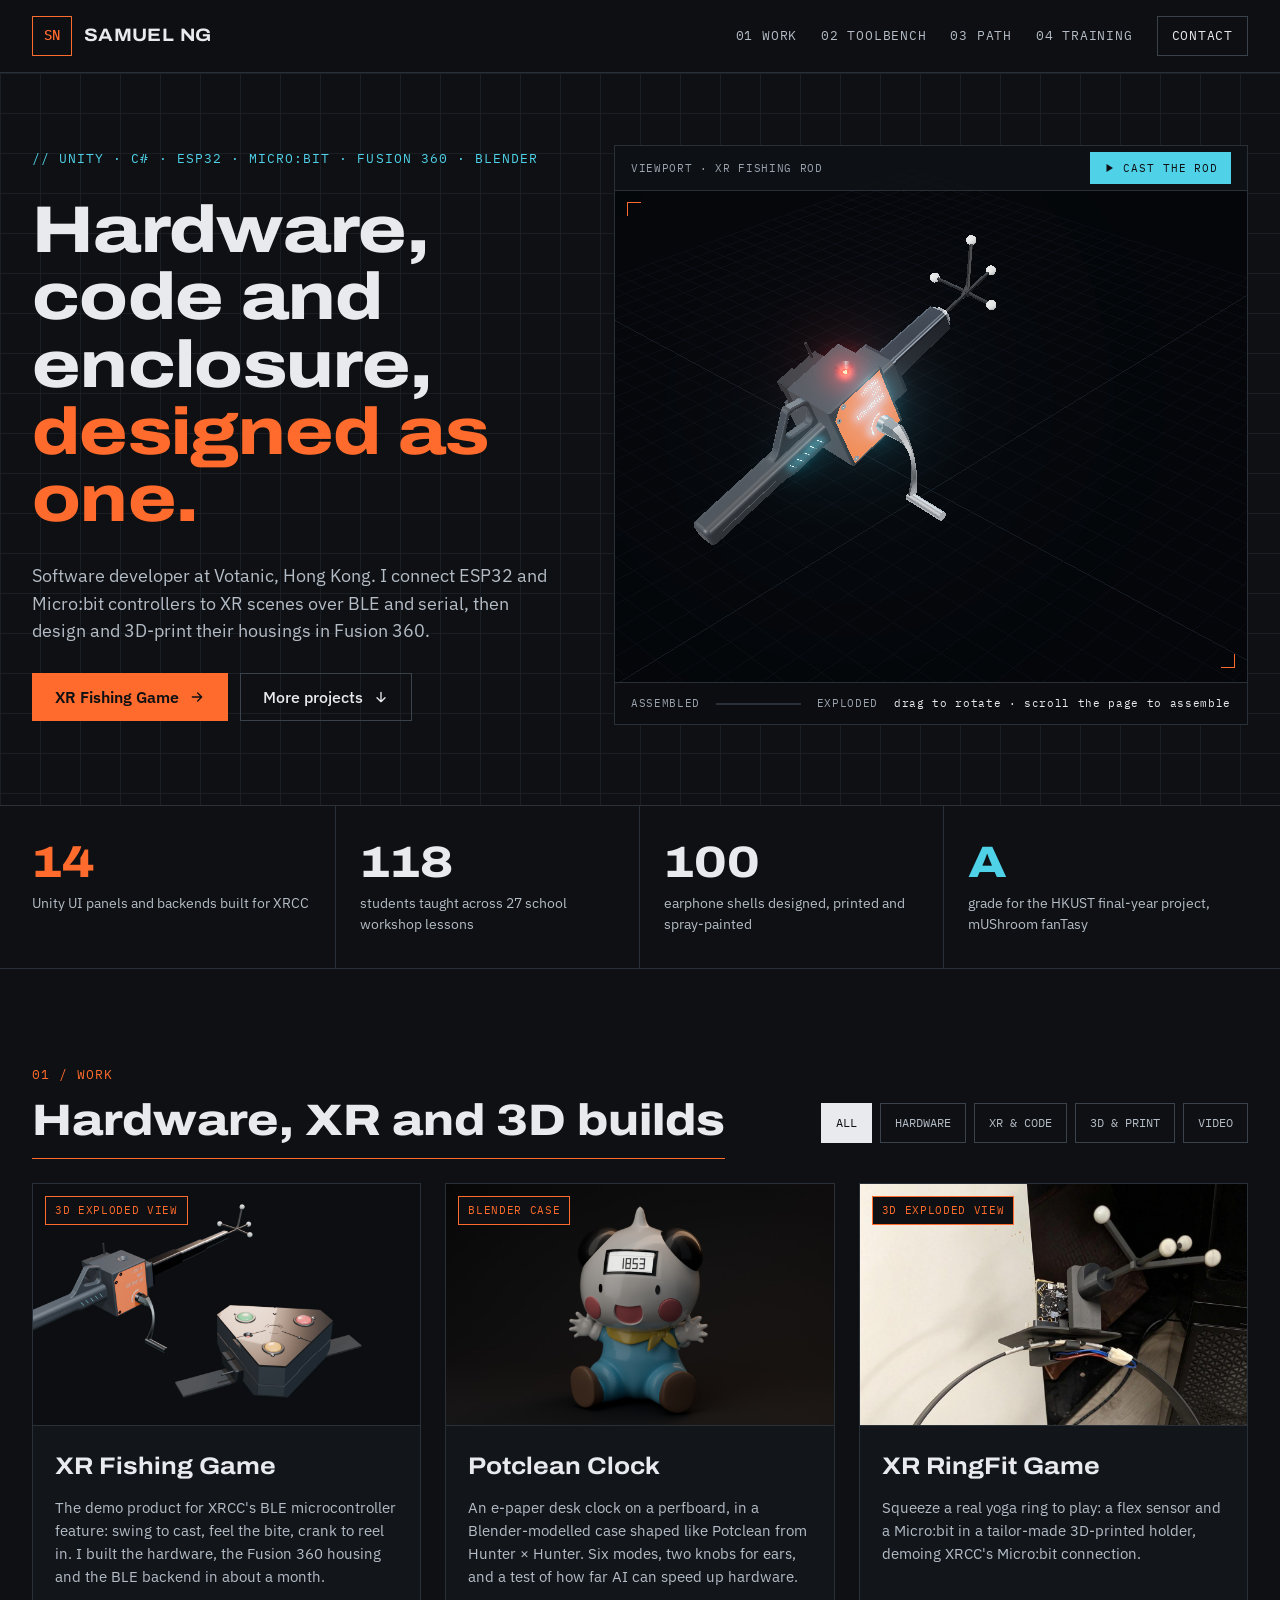
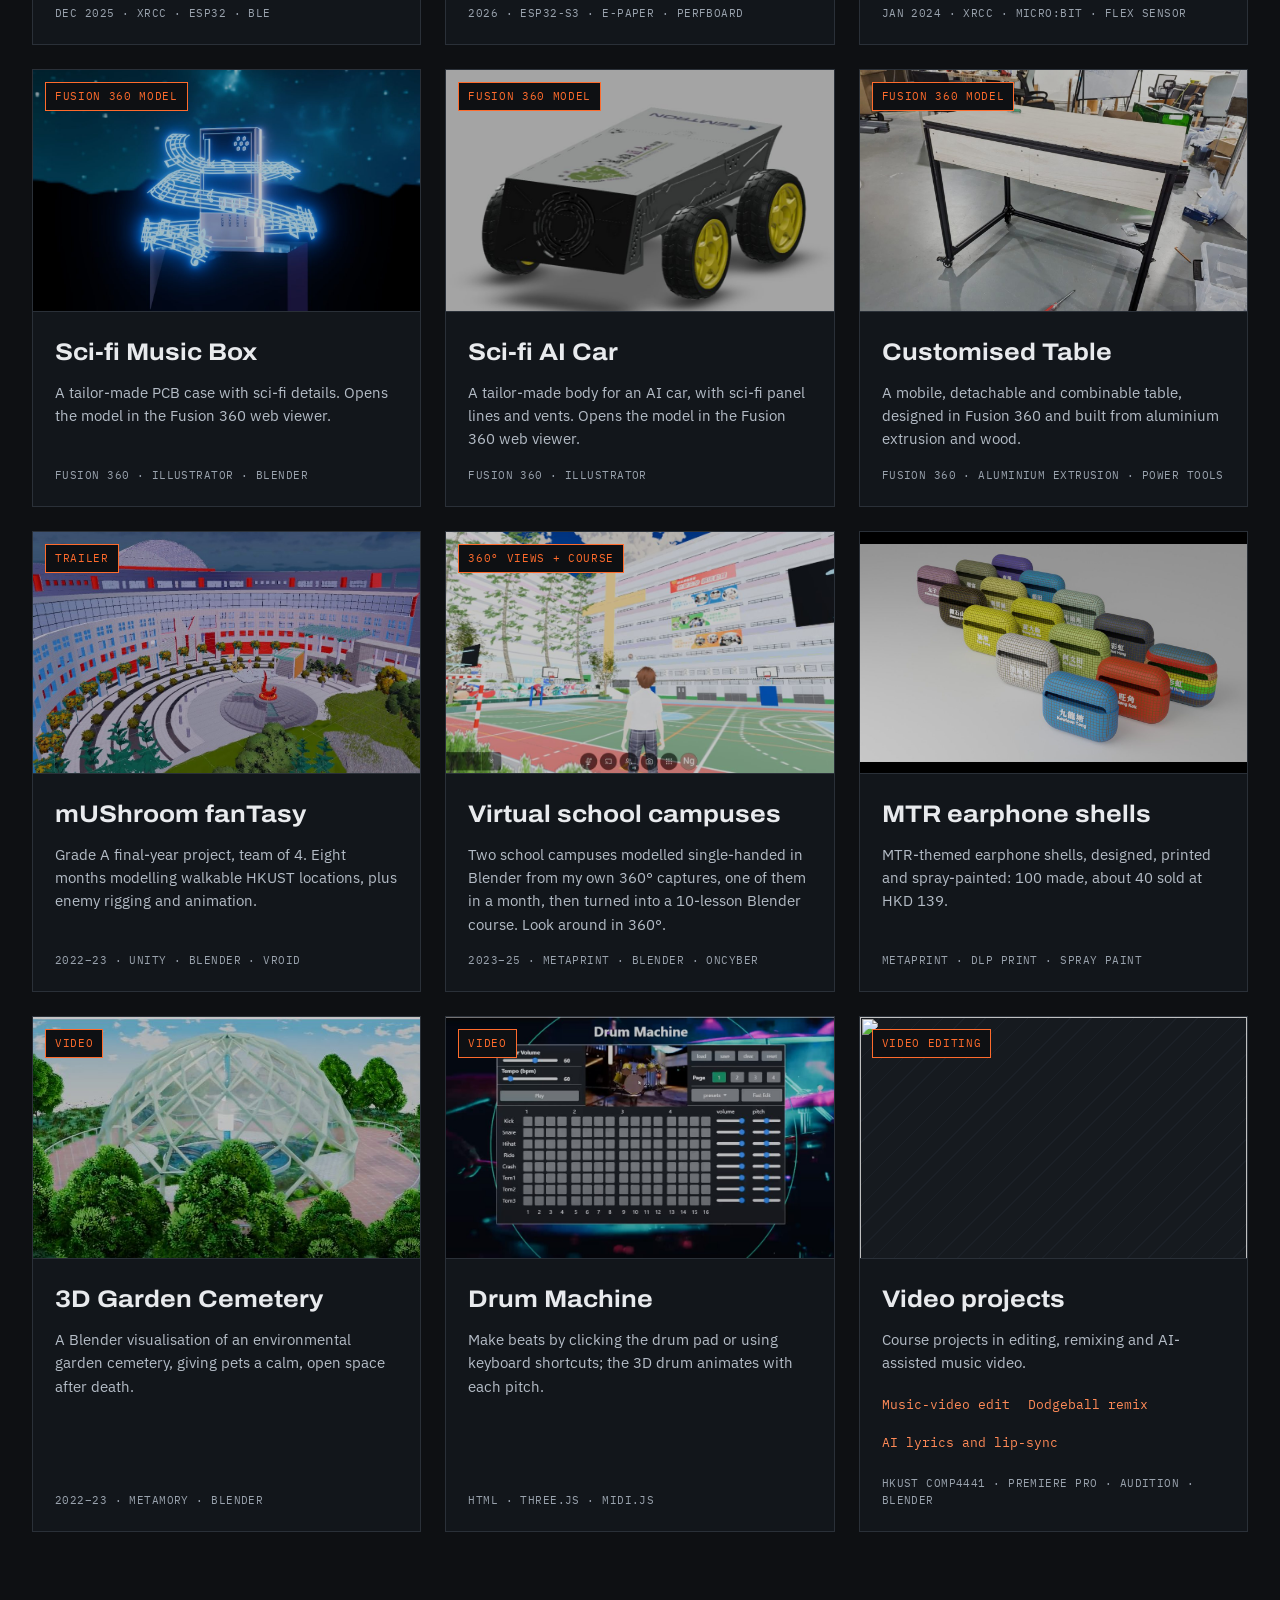
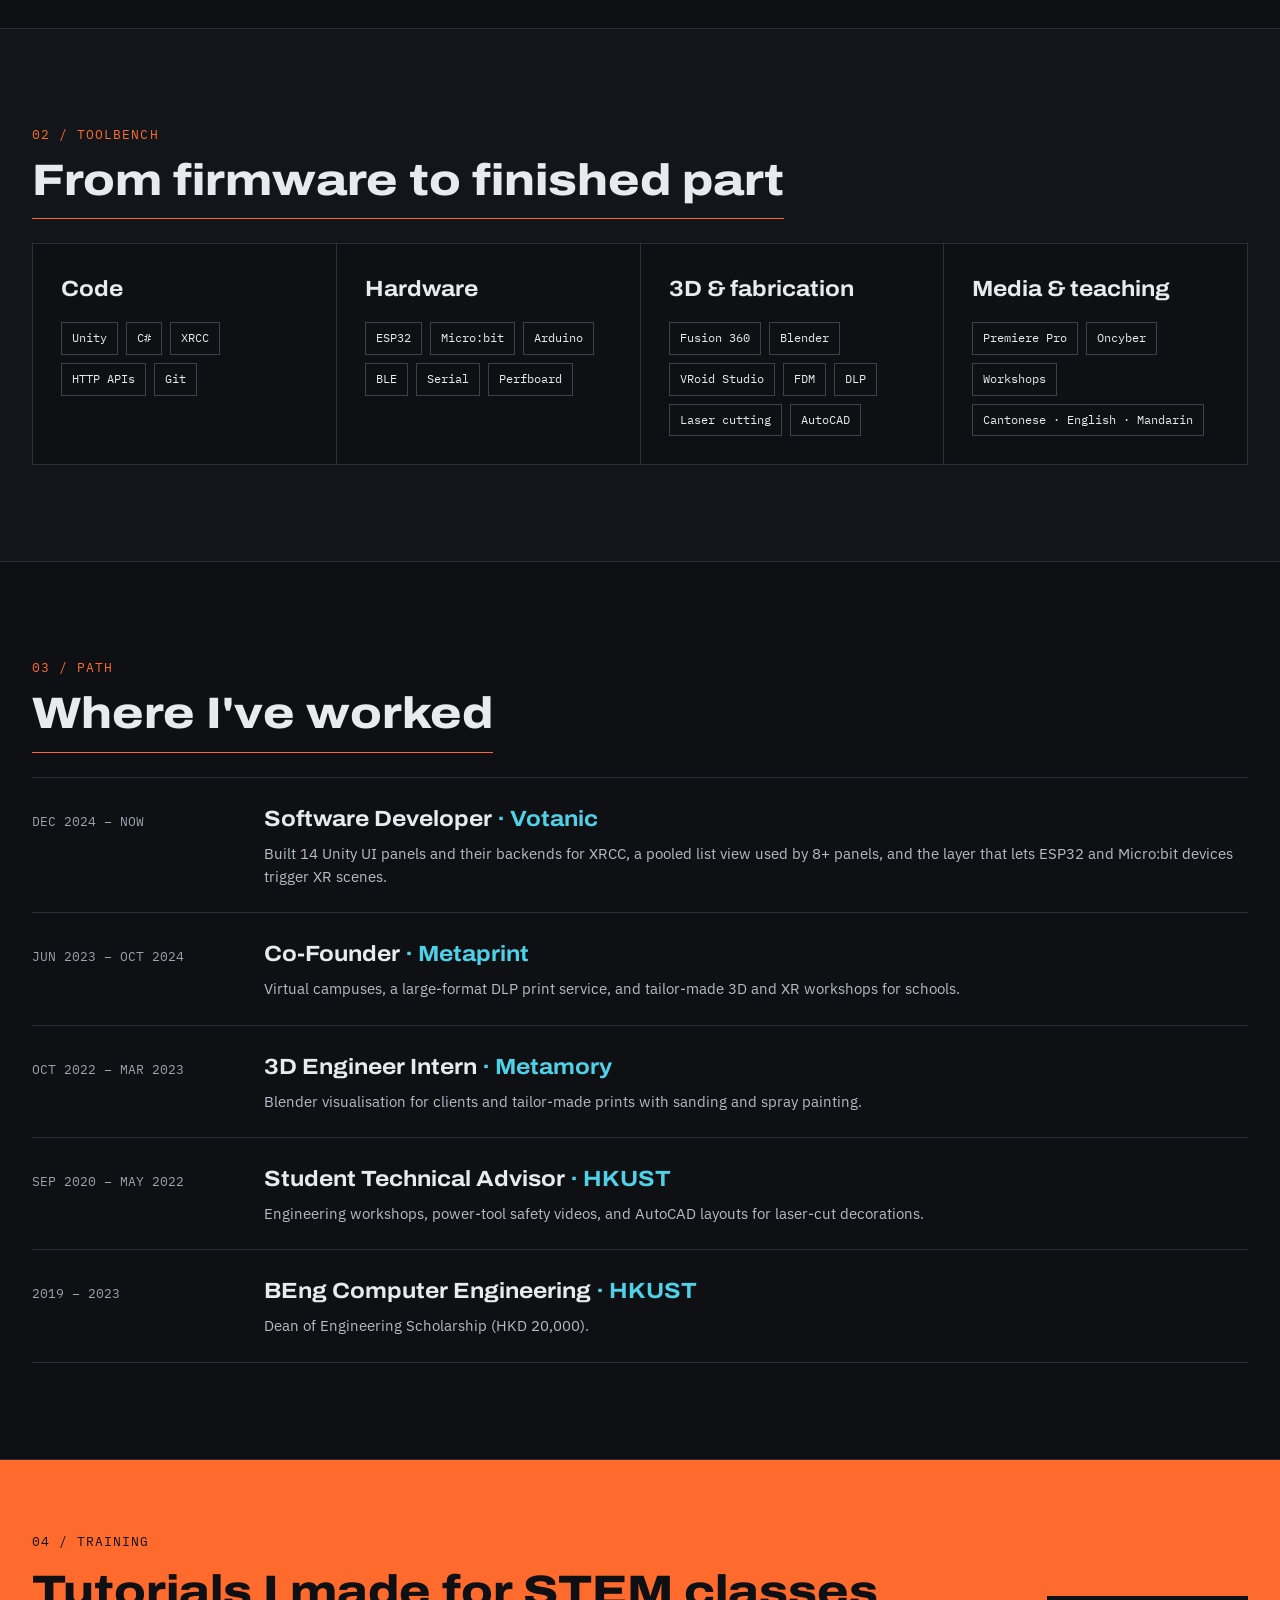
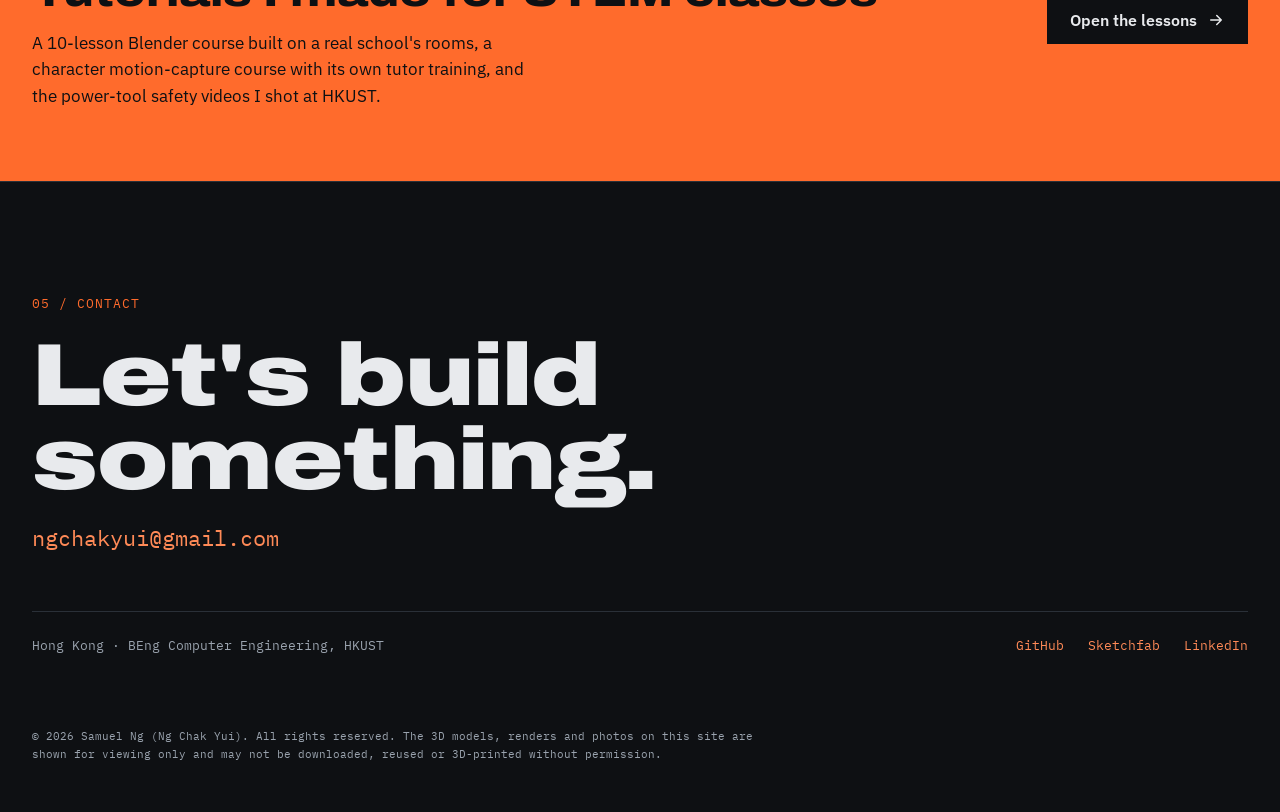
==== index.html @ 75b520cc "Deploy 65aebba" ====
<!doctype html>
<html lang="en">
<head>
  <meta charset="utf-8">
  <meta name="viewport" content="width=device-width, initial-scale=1">
  <title>Samuel Ng · Hardware, XR and 3D</title>
  <meta name="description" content="Samuel Ng (Ng Chak Yui), Hong Kong. Unity/C# developer who builds ESP32 and Micro:bit controllers for XR, and designs and 3D-prints their housings in Fusion 360.">
  <meta name="theme-color" content="#0E1013">
  <link rel="preconnect" href="https://fonts.googleapis.com">
  <link rel="preconnect" href="https://fonts.gstatic.com" crossorigin>
  <link href="https://fonts.googleapis.com/css2?family=Archivo:wdth,wght@62..125,400..900&family=IBM+Plex+Mono:wght@400;500&family=IBM+Plex+Sans:wght@400;500;600&display=swap" rel="stylesheet">
  <script type="module" crossorigin src="./assets/home-Cg-7n5wq.js"></script>
  <link rel="modulepreload" crossorigin href="./assets/styles-UspHWgjf.js">
  <link rel="modulepreload" crossorigin href="./assets/common-COAoZrYH.js">
  <link rel="modulepreload" crossorigin href="./assets/rod-viewer-h-qmKOeT.js">
  <link rel="stylesheet" crossorigin href="./assets/styles-3R5IExsG.css">
</head>
<body>
  <a class="skip" href="#main">Skip to content</a>

  <header class="site-header">
    <div class="wrap">
      <a class="brand" href="./" aria-label="Samuel Ng, home">
        <span class="brand-mark" aria-hidden="true">SN</span>
        <span class="brand-name">SAMUEL NG</span>
      </a>
      <nav class="nav" aria-label="Main">
        <a href="#work">01 WORK</a>
        <a href="#bench">02 TOOLBENCH</a>
        <a href="#path">03 PATH</a>
        <a href="training.html">04 TRAINING</a>
        <a class="nav-cta" href="#contact">CONTACT</a>
      </nav>
    </div>
  </header>

  <main id="main">
    <section class="hero" id="top">
      <div class="wrap">
        <div class="hero-copy">
          <div class="hero-tags">// UNITY · C# · ESP32 · MICRO:BIT · FUSION 360 · BLENDER</div>
          <h1 class="display">Hardware, code and enclosure, <em>designed as one.</em></h1>
          <p class="hero-lede">Software developer at Votanic, Hong Kong. I connect ESP32 and Micro:bit controllers to XR scenes over BLE and serial, then design and 3D-print their housings in Fusion 360.</p>
          <div class="hero-actions">
            <a class="btn btn-primary" href="xr-fishing-game.html">XR Fishing Game
              <svg width="16" height="16" viewBox="0 0 24 24" fill="none" stroke="currentColor" stroke-width="2" stroke-linecap="round" stroke-linejoin="round" aria-hidden="true"><path d="M5 12h14M13 6l6 6-6 6"/></svg>
            </a>
            <a class="btn btn-ghost" href="#work">More projects
              <svg width="16" height="16" viewBox="0 0 24 24" fill="none" stroke="currentColor" stroke-width="2" stroke-linecap="round" stroke-linejoin="round" aria-hidden="true"><path d="M12 5v14M6 13l6 6 6-6"/></svg>
            </a>
          </div>
        </div>

        <div class="viewport" id="hero-viewport" role="img" aria-label="3D model of the XR fishing rod controller, shown exploded into its parts. Drag to rotate it; scroll the page to assemble it.">
          <div class="vp-bar vp-top"><span>VIEWPORT · XR FISHING ROD</span>
            <button type="button" class="vp-cast" id="hero-cast">
              <svg width="12" height="12" viewBox="0 0 24 24" fill="currentColor" aria-hidden="true"><path d="M7 4v16l13-8z"/></svg>
              CAST THE ROD
            </button>
          </div>
          <span class="vp-tick tl" aria-hidden="true"></span>
          <span class="vp-tick br" aria-hidden="true"></span>
          <div class="vp-label" aria-hidden="true"></div>
          <div class="vp-bar vp-bottom">
            <span>ASSEMBLED</span>
            <span class="vp-meter"><span></span></span>
            <span>EXPLODED</span>
            <span class="hint">drag to rotate · scroll the page to assemble</span>
          </div>
          <div class="vp-loading">LOADING MODEL</div>
        </div>
      </div>
    </section>

    <section class="stats" aria-label="In numbers">
      <div class="wrap">
        <div class="stat reveal"><b style="color: var(--orange)">14</b><span>Unity UI panels and backends built for XRCC</span></div>
        <div class="stat reveal"><b>118</b><span>students taught across 27 school workshop lessons</span></div>
        <div class="stat reveal"><b>100</b><span>earphone shells designed, printed and spray-painted</span></div>
        <div class="stat reveal"><b style="color: var(--cyan)">A</b><span>grade for the HKUST final-year project, mUShroom fanTasy</span></div>
      </div>
    </section>

    <section class="section" id="work">
      <div class="wrap">
        <div class="section-head">
          <div>
            <span class="eyebrow">01 / WORK</span>
            <h2 class="display draw reveal">Hardware, XR and 3D builds</h2>
          </div>
          <div class="filters" role="group" aria-label="Filter projects">
            <button type="button" data-filter="all" aria-pressed="true">ALL</button>
            <button type="button" data-filter="hardware" aria-pressed="false">HARDWARE</button>
            <button type="button" data-filter="xr" aria-pressed="false">XR &amp; CODE</button>
            <button type="button" data-filter="3d" aria-pressed="false">3D &amp; PRINT</button>
            <button type="button" data-filter="video" aria-pressed="false">VIDEO</button>
          </div>
        </div>

        <div class="cards">
          <a class="card reveal" href="xr-fishing-game.html" data-tags="hardware xr 3d">
            <div class="card-media">
              <img src="./images/xr-fishing-duo.jpg" alt="Render of the two BLE devices: the fishing rod controller with its crank and VR tracker, and the triangular fishing bag with green, amber and red difficulty buttons." loading="lazy" width="1280" height="800">
              <span class="badge">3D EXPLODED VIEW</span>
            </div>
            <div class="card-body">
              <h3>XR Fishing Game</h3>
              <p>The demo product for XRCC's BLE microcontroller feature: swing to cast, feel the bite, crank to reel in. I built the hardware, the Fusion 360 housing and the BLE backend in about a month.</p>
              <span class="card-meta">DEC 2025 · XRCC · ESP32 · BLE</span>
            </div>
          </a>

          <a class="card reveal" href="potclean-clock.html" data-tags="hardware 3d">
            <div class="card-media">
              <img src="./images/potclean-clock.jpg" alt="Render of the Potclean Clock: a white panda-angel figure with an e-paper screen in its forehead showing 1853." loading="lazy" width="1280" height="800">
              <span class="badge">BLENDER CASE</span>
            </div>
            <div class="card-body">
              <h3>Potclean Clock</h3>
              <p>An e-paper desk clock on a perfboard, in a Blender-modelled case shaped like Potclean from Hunter × Hunter. Six modes, two knobs for ears, and a test of how far AI can speed up hardware.</p>
              <span class="card-meta">2026 · ESP32-S3 · E-PAPER · PERFBOARD</span>
            </div>
          </a>

          <a class="card reveal" href="xr-ringfit-game.html" data-tags="hardware xr 3d">
            <div class="card-media">
              <img src="./images/ringfit-card.jpg" alt="The RingFit controller: a 3D-printed holder on a yoga ring, carrying a Micro:bit and a tracking marker tree." loading="lazy" width="1280" height="800">
              <span class="badge">3D EXPLODED VIEW</span>
            </div>
            <div class="card-body">
              <h3>XR RingFit Game</h3>
              <p>Squeeze a real yoga ring to play: a flex sensor and a Micro:bit in a tailor-made 3D-printed holder, demoing XRCC's Micro:bit connection.</p>
              <span class="card-meta">JAN 2024 · XRCC · MICRO:BIT · FLEX SENSOR</span>
            </div>
          </a>

          <a class="card reveal" href="https://a360.co/3YToZX5" data-tags="3d">
            <div class="card-media">
              <img src="./images/fusion-music-box.jpg" alt="Render of the sci-fi music box: a glowing PCB case wrapped in ribbons of sheet music under a starry sky." loading="lazy" width="1280" height="720">
              <span class="badge">FUSION 360 MODEL</span>
            </div>
            <div class="card-body">
              <h3>Sci-fi Music Box</h3>
              <p>A tailor-made PCB case with sci-fi details. Opens the model in the Fusion 360 web viewer.</p>
              <span class="card-meta">FUSION 360 · ILLUSTRATOR · BLENDER</span>
            </div>
          </a>

          <a class="card reveal" href="https://a360.co/3NgAtQD" data-tags="3d hardware">
            <div class="card-media">
              <img src="./images/fusion-ai-car.jpg" alt="Fusion 360 render of the sci-fi AI car: a grey angular body on four yellow-rimmed wheels." loading="lazy" width="928" height="556">
              <span class="badge">FUSION 360 MODEL</span>
            </div>
            <div class="card-body">
              <h3>Sci-fi AI Car</h3>
              <p>A tailor-made body for an AI car, with sci-fi panel lines and vents. Opens the model in the Fusion 360 web viewer.</p>
              <span class="card-meta">FUSION 360 · ILLUSTRATOR</span>
            </div>
          </a>

          <a class="card reveal" href="https://a360.co/3FApvlE" data-tags="3d">
            <div class="card-media">
              <img src="./images/fusion-table.jpg" alt="The customised table built from aluminium extrusion and wood." loading="lazy" width="1280" height="963">
              <span class="badge">FUSION 360 MODEL</span>
            </div>
            <div class="card-body">
              <h3>Customised Table</h3>
              <p>A mobile, detachable and combinable table, designed in Fusion 360 and built from aluminium extrusion and wood.</p>
              <span class="card-meta">FUSION 360 · ALUMINIUM EXTRUSION · POWER TOOLS</span>
            </div>
          </a>

          <a class="card reveal" href="https://youtu.be/kaq0LQ05Gx8" data-tags="xr 3d video">
            <div class="card-media">
              <img src="./images/mushroom-fantasy.jpg" alt="Still from mUShroom fanTasy, a Unity game set on the HKUST campus." loading="lazy" width="985" height="616">
              <span class="badge">TRAILER</span>
            </div>
            <div class="card-body">
              <h3>mUShroom fanTasy</h3>
              <p>Grade A final-year project, team of 4. Eight months modelling walkable HKUST locations, plus enemy rigging and animation.</p>
              <span class="card-meta">2022–23 · UNITY · BLENDER · VROID</span>
            </div>
          </a>

          <a class="card reveal" href="virtual-campus.html" data-tags="xr 3d">
            <div class="card-media">
              <img src="./images/ccc-metaverse.jpg" alt="Avatar standing on the playground of the virtual CCC Rotary Secondary School campus in Oncyber." loading="lazy" width="1280" height="593">
              <span class="badge">360° VIEWS + COURSE</span>
            </div>
            <div class="card-body">
              <h3>Virtual school campuses</h3>
              <p>Two school campuses modelled single-handed in Blender from my own 360° captures, one of them in a month, then turned into a 10-lesson Blender course. Look around in 360°.</p>
              <span class="card-meta">2023–25 · METAPRINT · BLENDER · ONCYBER</span>
            </div>
          </a>

          <article class="card reveal" data-tags="3d">
            <div class="card-media">
              <img src="./images/mtr-earphone-shells.jpg" alt="Render of sixteen earphone cases in MTR station colours, each with a tiled pattern and a station name such as Kowloon Tong, Mong Kok and Choi Hung." loading="lazy" width="1280" height="800">
            </div>
            <div class="card-body">
              <h3>MTR earphone shells</h3>
              <p>MTR-themed earphone shells, designed, printed and spray-painted: 100 made, about 40 sold at HKD 139.</p>
              <span class="card-meta">METAPRINT · DLP PRINT · SPRAY PAINT</span>
            </div>
          </article>

          <a class="card reveal" href="https://youtu.be/OrnF5YrHCMs" data-tags="3d video">
            <div class="card-media">
              <img src="./images/garden-cemetery.jpg" alt="Blender render of a green garden cemetery for pets." loading="lazy" width="795" height="416">
              <span class="badge">VIDEO</span>
            </div>
            <div class="card-body">
              <h3>3D Garden Cemetery</h3>
              <p>A Blender visualisation of an environmental garden cemetery, giving pets a calm, open space after death.</p>
              <span class="card-meta">2022–23 · METAMORY · BLENDER</span>
            </div>
          </a>

          <a class="card reveal" href="https://youtu.be/6oIl41U3ubA" data-tags="xr video">
            <div class="card-media">
              <img src="./images/drum-machine.jpg" alt="The web drum machine: a drum pad grid next to an animated 3D drum." loading="lazy" width="1280" height="601">
              <span class="badge">VIDEO</span>
            </div>
            <div class="card-body">
              <h3>Drum Machine</h3>
              <p>Make beats by clicking the drum pad or using keyboard shortcuts; the 3D drum animates with each pitch.</p>
              <span class="card-meta">HTML · THREE.JS · MIDI.JS</span>
            </div>
          </a>

          <article class="card reveal" data-tags="video">
            <div class="card-media">
              <img src="https://i.ytimg.com/vi/_gcv_XP0pCM/hqdefault.jpg" alt="" loading="lazy" width="480" height="360">
              <span class="badge">VIDEO EDITING</span>
            </div>
            <div class="card-body">
              <h3>Video projects</h3>
              <p>Course projects in editing, remixing and AI-assisted music video.</p>
              <ul class="card-links">
                <li><a href="https://youtu.be/VHXkMMe0yvE">Music-video edit</a></li>
                <li><a href="https://youtu.be/vtznSjkKG_0">Dodgeball remix</a></li>
                <li><a href="https://youtu.be/_gcv_XP0pCM">AI lyrics and lip-sync</a></li>
              </ul>
              <span class="card-meta">HKUST COMP4441 · PREMIERE PRO · AUDITION · BLENDER</span>
            </div>
          </article>
        </div>
      </div>
    </section>

    <section class="section section-alt" id="bench">
      <div class="wrap">
        <div class="section-head">
          <div>
            <span class="eyebrow">02 / TOOLBENCH</span>
            <h2 class="display draw reveal">From firmware to finished part</h2>
          </div>
        </div>
        <div class="bench">
          <div class="bench-group reveal">
            <h3>Code</h3>
            <div class="chips"><span>Unity</span><span>C#</span><span>XRCC</span><span>HTTP APIs</span><span>Git</span></div>
          </div>
          <div class="bench-group reveal">
            <h3>Hardware</h3>
            <div class="chips"><span>ESP32</span><span>Micro:bit</span><span>Arduino</span><span>BLE</span><span>Serial</span><span>Perfboard</span></div>
          </div>
          <div class="bench-group reveal">
            <h3>3D &amp; fabrication</h3>
            <div class="chips"><span>Fusion 360</span><span>Blender</span><span>VRoid Studio</span><span>FDM</span><span>DLP</span><span>Laser cutting</span><span>AutoCAD</span></div>
          </div>
          <div class="bench-group reveal">
            <h3>Media &amp; teaching</h3>
            <div class="chips"><span>Premiere Pro</span><span>Oncyber</span><span>Workshops</span><span>Cantonese · English · Mandarin</span></div>
          </div>
        </div>
      </div>
    </section>

    <section class="section" id="path">
      <div class="wrap">
        <div class="section-head">
          <div>
            <span class="eyebrow">03 / PATH</span>
            <h2 class="display draw reveal">Where I've worked</h2>
          </div>
        </div>
        <div class="path">
          <div class="path-row reveal">
            <time>DEC 2024 – NOW</time>
            <div><h3>Software Developer <span>· Votanic</span></h3><p>Built 14 Unity UI panels and their backends for XRCC, a pooled list view used by 8+ panels, and the layer that lets ESP32 and Micro:bit devices trigger XR scenes.</p></div>
          </div>
          <div class="path-row reveal">
            <time>JUN 2023 – OCT 2024</time>
            <div><h3>Co-Founder <span>· Metaprint</span></h3><p>Virtual campuses, a large-format DLP print service, and tailor-made 3D and XR workshops for schools.</p></div>
          </div>
          <div class="path-row reveal">
            <time>OCT 2022 – MAR 2023</time>
            <div><h3>3D Engineer Intern <span>· Metamory</span></h3><p>Blender visualisation for clients and tailor-made prints with sanding and spray painting.</p></div>
          </div>
          <div class="path-row reveal">
            <time>SEP 2020 – MAY 2022</time>
            <div><h3>Student Technical Advisor <span>· HKUST</span></h3><p>Engineering workshops, power-tool safety videos, and AutoCAD layouts for laser-cut decorations.</p></div>
          </div>
          <div class="path-row reveal">
            <time>2019 – 2023</time>
            <div><h3>BEng Computer Engineering <span>· HKUST</span></h3><p>Dean of Engineering Scholarship (HKD 20,000).</p></div>
          </div>
        </div>
      </div>
    </section>

    <section class="band" aria-label="Training videos">
      <div class="wrap">
        <div>
          <span class="eyebrow">04 / TRAINING</span>
          <h2 class="display">Tutorials I made for STEM classes</h2>
          <p>A 10-lesson Blender course built on a real school's rooms, a character motion-capture course with its own tutor training, and the power-tool safety videos I shot at HKUST.</p>
        </div>
        <a class="btn btn-dark" href="training.html">Open the lessons
          <svg width="18" height="18" viewBox="0 0 24 24" fill="none" stroke="currentColor" stroke-width="2" stroke-linecap="round" stroke-linejoin="round" aria-hidden="true"><path d="M5 12h14M13 6l6 6-6 6"/></svg>
        </a>
      </div>
    </section>
  </main>

  <footer class="footer" id="contact">
    <div class="wrap">
      <div style="display: flex; flex-direction: column; gap: 20px;">
        <span class="eyebrow">05 / CONTACT</span>
        <h2 class="display">Let's build<br>something.</h2>
        <a class="mail" href="mailto:ngchakyui@gmail.com">ngchakyui@gmail.com</a>
      </div>
      <div class="footer-meta">
        <span>Hong Kong · BEng Computer Engineering, HKUST</span>
        <nav aria-label="Elsewhere">
          <a href="https://github.com/ngkirto">GitHub</a>
          <a href="https://sketchfab.com/chibi_chan">Sketchfab</a>
          <a href="https://www.linkedin.com/in/chak-yui-ng-506090190/">LinkedIn</a>
        </nav>
      </div>
      <p class="legal">© 2026 Samuel Ng (Ng Chak Yui). All rights reserved. The 3D models, renders and photos on this site are shown for viewing only and may not be downloaded, reused or 3D-printed without permission.</p>
    </div>
  </footer>

</body>
</html>
---- assets/styles-3R5IExsG.css ----
:root{--ground:#0e1013;--panel:#12161b;--panel-2:#161a1f;--raise:#1e242c;--rule:#2a3038;--line:#3a424c;--grid:#1a1f25;--ink:#e8eaed;--muted:#b4bcc6;--dim:#9aa3ae;--orange:#ff6b2c;--orange-ink:#ff8a57;--orange-hi:#ffb08c;--cyan:#4fd1e8;--display:"Archivo", system-ui, sans-serif;--sans:"IBM Plex Sans", system-ui, sans-serif;--mono:"IBM Plex Mono", ui-monospace, monospace;--ease:cubic-bezier(.2, .8, .2, 1);--lightningcss-light: ;--lightningcss-dark:initial;color-scheme:dark}*{box-sizing:border-box}html{scroll-behavior:smooth}body{background:var(--ground);color:var(--ink);font-family:var(--sans);-webkit-font-smoothing:antialiased;margin:0;font-size:16px;line-height:1.55}a{color:var(--orange-ink);text-decoration:none}a:hover{color:var(--orange-hi)}:focus-visible{outline:2px solid var(--cyan);outline-offset:3px}button{font:inherit;color:inherit}img{max-width:100%;display:block}.wrap{max-width:1280px;margin:0 auto;padding:0 32px}.mono{font-family:var(--mono)}.eyebrow{font-family:var(--mono);letter-spacing:.08em;color:var(--orange);font-size:13px}.display{font-family:var(--display);margin:0;font-weight:800;font-stretch:115%;line-height:1.05}.skip{z-index:50;background:var(--orange);color:var(--ground);padding:10px 14px;position:absolute;top:-60px;left:16px}.skip:focus{top:12px}.btn{cursor:pointer;min-height:48px;transition:transform .2s var(--ease), background-color .2s, border-color .2s, color .2s;border:1px solid #0000;align-items:center;gap:10px;padding:0 22px;font-weight:600;display:inline-flex}.btn svg{transition:transform .25s var(--ease)}.btn:hover svg{transform:translate(4px)}.btn-primary{background:var(--orange);color:var(--ground)}.btn-primary:hover{background:var(--orange-ink);color:var(--ground)}.btn-ghost{border-color:var(--line);color:var(--ink);background:0 0;font-weight:500}.btn-ghost:hover{border-color:var(--ink);color:var(--ink)}.btn-dark{background:var(--ground);color:var(--ink)}.btn-dark:hover{color:var(--orange-hi)}.site-header{z-index:20;border-bottom:1px solid var(--rule);-webkit-backdrop-filter:blur(10px);backdrop-filter:blur(10px);background:#0e1013db;position:sticky;top:0}.site-header .wrap{flex-wrap:wrap;justify-content:space-between;align-items:center;gap:12px 16px;padding-top:16px;padding-bottom:16px;display:flex}.brand{color:var(--ink);align-items:center;gap:12px;display:flex}.brand:hover{color:var(--ink)}.brand-mark{border:1.5px solid var(--orange);width:40px;height:40px;color:var(--orange);font-family:var(--mono);place-items:center;font-size:14px;font-weight:500;display:grid}.brand-name{font-family:var(--display);letter-spacing:.02em;font-size:18px;font-weight:700;font-stretch:112%}.nav{font-family:var(--mono);letter-spacing:.06em;flex-wrap:wrap;align-items:center;gap:4px 24px;font-size:13px;display:flex}.nav a{color:var(--muted);padding:8px 0}.nav a:hover,.nav a[aria-current=page]{color:var(--ink)}.nav .nav-cta{border:1px solid var(--line);color:var(--ink);padding:9px 14px}.nav .nav-cta:hover{border-color:var(--orange);color:var(--orange-hi)}.hero{border-bottom:1px solid var(--rule);background-color:var(--ground);background-image:linear-gradient(var(--grid) 1px, transparent 1px), linear-gradient(90deg, var(--grid) 1px, transparent 1px);background-size:40px 40px}.hero .wrap{flex-wrap:wrap;align-items:center;gap:48px;padding-top:72px;padding-bottom:80px;display:flex}.hero-copy{flex-direction:column;flex:440px;gap:28px;min-width:0;display:flex}.hero-tags{font-family:var(--mono);letter-spacing:.08em;color:var(--cyan);font-size:13px}.hero h1{letter-spacing:-.01em;font-size:clamp(40px,5.2vw,66px);font-stretch:118%;line-height:1.02}.hero h1 em{color:var(--orange);font-style:normal}.hero-lede{max-width:560px;color:var(--muted);margin:0;font-size:18px}.hero-actions{flex-wrap:wrap;gap:12px;display:flex}.viewport{border:1px solid var(--rule);background:var(--panel);position:relative;overflow:hidden}.hero .viewport{flex:540px;min-width:0;height:580px}.vp-canvas{width:100%;height:100%;display:block;position:absolute;inset:0}.vp-bar{z-index:2;font-family:var(--mono);letter-spacing:.06em;color:var(--dim);pointer-events:none;justify-content:space-between;align-items:center;gap:16px;padding:12px 16px;font-size:11px;display:flex;position:absolute;left:0;right:0}.vp-top{border-bottom:1px solid var(--rule);background:#12161bb3;top:0}.vp-bottom{border-top:1px solid var(--rule);background:#0e1013cc;bottom:0}.vp-top .tag{color:var(--cyan)}.vp-cast{pointer-events:auto;cursor:pointer;min-height:32px;color:var(--cyan);border:1px solid var(--cyan);font-family:var(--mono);letter-spacing:.08em;background:0 0;align-items:center;gap:8px;margin:-6px 0;padding:0 12px;font-size:11px;transition:background-color .2s,color .2s;display:inline-flex}.vp-cast:hover,.vp-cast[aria-busy=true]{background:var(--cyan);color:var(--ground)}.vp-meter{background:var(--rule);flex:auto;height:2px;position:relative}.vp-meter span{background:var(--orange);width:0;position:absolute;top:0;bottom:0;left:0}.vp-bottom .hint{color:var(--ink)}.vp-tick{z-index:2;pointer-events:none;width:14px;height:14px;position:absolute}.vp-tick.tl{border-left:1px solid var(--orange);border-top:1px solid var(--orange);top:56px;left:12px}.vp-tick.br{border-right:1px solid var(--orange);border-bottom:1px solid var(--orange);bottom:56px;right:12px}.vp-label{z-index:3;pointer-events:none;background:var(--ground);border:1px solid var(--orange);font-family:var(--mono);white-space:nowrap;color:var(--ink);opacity:0;padding:6px 10px;font-size:12px;transition:opacity .12s;position:absolute;top:0;left:0;transform:translate(-9999px)}.vp-label.on{opacity:1}.vp-label small{color:var(--dim);letter-spacing:.04em;font-size:10px;display:block}.vp-loading{z-index:4;font-family:var(--mono);letter-spacing:.08em;color:var(--dim);background:var(--panel);place-items:center;font-size:12px;transition:opacity .5s;display:grid;position:absolute;inset:0}.vp-loading.done{opacity:0;pointer-events:none}.stats{border-bottom:1px solid var(--rule)}.stats .wrap{flex-wrap:wrap;display:flex}.stat{border-right:1px solid var(--rule);flex-direction:column;flex:240px;gap:6px;padding:32px 24px;display:flex}.stat:first-child{padding-left:0}.stat:last-child{border-right:0}.stat b{font-family:var(--display);font-size:44px;font-weight:800;font-stretch:118%;line-height:1.1}.stat span{color:var(--muted);font-size:14px}.section{border-bottom:1px solid var(--rule)}.section .wrap{flex-direction:column;gap:40px;padding-top:96px;padding-bottom:96px;display:flex}.section-alt{background:var(--panel)}.section-head{flex-wrap:wrap;justify-content:space-between;align-items:flex-end;gap:16px;display:flex}.section-head>div:first-child{flex-direction:column;gap:12px;display:flex}.section-head h2{font-size:clamp(32px,3.6vw,44px)}.filters{font-family:var(--mono);flex-wrap:wrap;gap:8px;font-size:12px;display:flex}.filters button{cursor:pointer;min-height:40px;color:var(--muted);border:1px solid var(--line);background:0 0;padding:0 14px;transition:background-color .2s,color .2s,border-color .2s}.filters button:hover{border-color:var(--ink);color:var(--ink)}.filters button[aria-pressed=true]{background:var(--ink);color:var(--ground);border-color:var(--ink)}.cards{flex-wrap:wrap;gap:24px;display:flex}.card{border:1px solid var(--rule);background:var(--panel);min-width:0;color:var(--ink);transition:border-color .25s, transform .3s var(--ease);flex-direction:column;flex:360px;display:flex}a.card:hover{color:var(--ink);border-color:var(--orange);transform:translateY(-4px)}.card[hidden]{display:none}.card-media{aspect-ratio:16/10;background-color:var(--panel-2);border-bottom:1px solid var(--rule);font-family:var(--mono);color:var(--dim);background-image:repeating-linear-gradient(135deg,#0000 0 14px,#1b2027 14px 15px);place-items:center;font-size:12px;display:grid;position:relative;overflow:hidden}.card-media img{object-fit:cover;width:100%;height:100%;transition:transform .6s var(--ease)}a.card:hover .card-media img{transform:scale(1.04)}.badge{background:var(--ground);border:1px solid var(--orange);color:var(--orange);font-family:var(--mono);letter-spacing:.06em;padding:5px 9px;font-size:11px;position:absolute;top:12px;left:12px}.card-body{flex-direction:column;flex:auto;gap:10px;padding:22px;display:flex}.card-meta{font-family:var(--mono);letter-spacing:.04em;color:var(--dim);margin-top:auto;padding-top:6px;font-size:11px}.card h3{font-family:var(--display);margin:0;font-size:24px;font-weight:700;font-stretch:110%}.card p{color:var(--muted);margin:0;font-size:15px}.card-links{font-family:var(--mono);flex-wrap:wrap;gap:6px 18px;margin:4px 0 0;padding:0;font-size:13px;list-style:none;display:flex}.card-links a{padding:6px 0;display:inline-block}.bench{background:var(--rule);border:1px solid var(--rule);flex-wrap:wrap;gap:1px;display:flex}.bench-group{background:var(--ground);flex-direction:column;flex:280px;gap:16px;padding:28px;display:flex}.bench-group .k{font-family:var(--mono);color:var(--dim);font-size:12px}.bench-group h3{font-family:var(--display);margin:0;font-size:22px;font-weight:700;font-stretch:110%}.chips{font-family:var(--mono);flex-wrap:wrap;gap:8px;font-size:12px;display:flex}.chips span{border:1px solid var(--line);padding:6px 10px}.path{border-top:1px solid var(--rule)}.path-row{border-bottom:1px solid var(--rule);flex-wrap:wrap;align-items:baseline;gap:8px 32px;padding:24px 0;display:flex}.path-row time{font-family:var(--mono);color:var(--dim);flex:0 0 200px;font-size:13px}.path-row div{flex-direction:column;flex:420px;gap:6px;min-width:0;display:flex}.path-row h3{font-family:var(--display);margin:0;font-size:22px;font-weight:700;font-stretch:110%}.path-row h3 span{color:var(--cyan)}.path-row p{color:var(--muted);margin:0;font-size:15px}.band{background:var(--orange);color:var(--ground);border-bottom:1px solid var(--rule)}.band .wrap{flex-wrap:wrap;align-items:center;gap:40px;padding-top:72px;padding-bottom:72px;display:flex}.band .wrap>div{flex-direction:column;flex:420px;gap:16px;min-width:0;display:flex}.band .eyebrow{color:var(--ground)}.band h2{font-size:clamp(30px,3.6vw,44px)}.band p{max-width:520px;margin:0;font-size:17px}.footer .wrap{flex-direction:column;gap:56px;padding-top:112px;padding-bottom:48px;display:flex}.footer h2{letter-spacing:-.01em;font-size:clamp(48px,7vw,88px);font-weight:900;font-stretch:125%;line-height:.95}.footer .mail{font-family:var(--mono);word-break:break-all;font-size:clamp(16px,2vw,22px)}.footer-meta{border-top:1px solid var(--rule);font-family:var(--mono);color:var(--dim);flex-wrap:wrap;justify-content:space-between;gap:16px;padding-top:24px;font-size:13px;display:flex}.footer-meta nav{flex-wrap:wrap;gap:24px;display:flex}.legal{max-width:760px;font-family:var(--mono);color:var(--dim);margin:16px 0 0;font-size:11px;line-height:1.6}.reveal{opacity:0;transition:opacity .7s var(--ease), transform .7s var(--ease);transform:translateY(18px)}.reveal.in{opacity:1;transform:none}.draw{position:relative}.draw:after{content:"";background:var(--orange);transform-origin:0;height:1px;transition:transform .9s var(--ease) .15s;position:absolute;bottom:-16px;left:0;right:0;transform:scaleX(0)}.draw.in:after{transform:scaleX(1)}@media (prefers-reduced-motion:reduce){html{scroll-behavior:auto}.reveal{opacity:1;transition:none;transform:none}.draw:after{transition:none;transform:scaleX(1)}.btn,.card,.card-media img{transition:none}}@media (width<=720px){.wrap{padding-left:16px;padding-right:16px}.hero .wrap{gap:32px;padding-top:40px;padding-bottom:48px}.hero .viewport{flex-basis:100%;height:420px}.stat{border-right:0;border-bottom:1px solid var(--rule);padding:24px 0}.stat:last-child{border-bottom:0}.section .wrap{padding-top:64px;padding-bottom:64px}.path-row time{flex-basis:100%}.vp-bottom .hint{display:none}.nav{gap:4px 16px}}.crumbs{font-family:var(--mono);letter-spacing:.06em;color:var(--dim);flex-wrap:wrap;justify-content:space-between;align-items:center;gap:8px 16px;padding-top:16px;padding-bottom:16px;font-size:12px;display:flex}.crumbs a{color:var(--dim)}.crumbs a:hover,.crumbs .here{color:var(--ink)}.crumbs .facts{flex-wrap:wrap;gap:6px 20px;display:flex}.viewer-app{border-top:1px solid var(--rule);border-bottom:1px solid var(--rule);grid-template-columns:280px minmax(0,1fr) 360px;min-height:min(82vh,820px);display:grid}.viewer-app>aside{flex-direction:column;min-width:0;display:flex}.parts-panel{border-right:1px solid var(--rule)}.info-panel{border-left:1px solid var(--rule);gap:20px;padding:28px}.panel-k{font-family:var(--mono);letter-spacing:.08em;color:var(--dim);padding:20px 20px 10px;font-size:11px}.parts-list{flex-direction:column;gap:2px;margin:0;padding:0 8px 12px;list-style:none;display:flex}.parts-list button{width:100%;min-height:40px;color:var(--muted);cursor:pointer;text-align:left;font-family:var(--mono);background:0 0;border:0;align-items:center;gap:12px;padding:0 12px;font-size:13px;transition:background-color .15s,color .15s;display:flex}.parts-list button:hover,.parts-list button.is-hover{background:var(--panel);color:var(--ink)}.parts-list button[aria-pressed=true]{background:var(--raise);color:var(--ink);box-shadow:inset 2px 0 0 var(--orange)}.parts-list .sw{border:1px solid var(--line);flex:none;width:12px;height:12px}.parts-list .num{color:var(--dim);margin-left:auto;font-size:11px}.selected-card{border-top:1px solid var(--rule);flex-direction:column;gap:8px;min-height:180px;margin-top:auto;padding:20px;display:flex}.selected-card .k{font-family:var(--mono);letter-spacing:.08em;color:var(--orange);font-size:11px}.selected-card h2{font-family:var(--display);margin:0;font-size:20px;font-weight:700;font-stretch:110%}.selected-card p{color:var(--muted);margin:0;font-size:14px}.selected-card .finish{font-family:var(--mono);color:var(--cyan);font-size:12px}.viewer-app .viewport{background-color:var(--panel);border:0;min-height:520px}.vp-views{z-index:3;font-family:var(--mono);gap:4px;font-size:11px;display:flex;position:absolute;top:12px;right:12px}.vp-views button{cursor:pointer;background:var(--ground);min-width:52px;min-height:40px;color:var(--muted);border:1px solid var(--line);padding:0 10px}.vp-views button:hover{color:var(--ink);border-color:var(--ink)}.vp-views button[aria-pressed=true]{background:var(--ink);color:var(--ground);border-color:var(--ink)}.vp-hint{z-index:2;font-family:var(--mono);letter-spacing:.06em;color:var(--dim);pointer-events:none;font-size:11px;position:absolute;top:20px;left:20px}.vp-readout{z-index:2;font-family:var(--mono);color:var(--cyan);pointer-events:none;min-height:1em;font-size:11px;position:absolute;bottom:84px;left:20px}.vp-controls{z-index:3;border-top:1px solid var(--rule);font-family:var(--mono);color:var(--dim);background:#0e1013e6;flex-wrap:wrap;align-items:center;gap:12px 20px;padding:14px 18px;font-size:12px;display:flex;position:absolute;bottom:0;left:0;right:0}.vp-controls label{flex:260px;align-items:center;gap:14px;display:flex}.vp-controls input[type=range]{accent-color:var(--orange);flex:auto;min-height:32px}.vp-controls .pct{color:var(--ink);text-align:right;min-width:44px}.vp-controls .btn{min-height:44px;font-family:var(--mono);letter-spacing:.06em;padding:0 18px;font-size:12px;font-weight:500}.info-panel h1{font-size:40px;font-stretch:118%;line-height:1.02}.info-panel p{color:var(--muted);margin:0}.specs{border-top:1px solid var(--rule);flex-direction:column;margin:0;font-size:14px;display:flex}.specs div{border-bottom:1px solid var(--rule);justify-content:space-between;gap:12px;padding:12px 0;display:flex}.specs dt{color:var(--dim)}.specs dd{text-align:right;margin:0}.placeholder{text-align:center;border:1px solid var(--rule);background-color:var(--panel-2);min-height:130px;font-family:var(--mono);color:var(--dim);background-image:repeating-linear-gradient(135deg,#0000 0 14px,#1b2027 14px 15px);place-items:center;padding:16px;font-size:12px;display:grid}.info-panel .next{align-items:center;gap:10px;margin-top:auto;font-weight:500;display:inline-flex}@media (width<=1180px){.viewer-app{grid-template-columns:1fr}.viewer-app .viewport{order:-1;height:min(72vh,640px)}.parts-panel{border-right:0;border-top:1px solid var(--rule)}.parts-list{grid-template-columns:repeat(auto-fill,minmax(220px,1fr));display:grid}.info-panel{border-left:0;border-top:1px solid var(--rule)}}@media (width<=720px){.vp-views{top:auto;bottom:120px;right:12px}.vp-hint,.vp-readout{display:none}.info-panel{padding:24px 16px}}.training-head .wrap{flex-wrap:wrap;justify-content:space-between;align-items:flex-end;gap:24px;padding-top:48px;padding-bottom:32px;display:flex}.training-head h1{font-size:clamp(36px,4.4vw,52px);font-stretch:118%}.training-head p{max-width:480px;color:var(--muted);margin:0}.tool-app{border-top:1px solid var(--rule);border-bottom:1px solid var(--rule);grid-template-columns:minmax(0,1fr) 520px;display:grid}.tool-wall{background-color:#14181d;background-image:radial-gradient(circle, var(--rule) 2px, transparent 2.5px);background-size:28px 28px;grid-template-columns:repeat(3,minmax(0,1fr));align-content:start;gap:20px;padding:32px;display:grid}.tool{cursor:pointer;text-align:left;background:var(--ground);min-height:200px;color:var(--ink);border:1px solid var(--line);transition:transform .25s var(--ease), box-shadow .25s, border-color .2s;flex-direction:column;padding:0;display:flex}.tool:hover{border-color:var(--muted)}.tool[aria-pressed=true]{background:var(--raise);border:2px solid var(--orange);transform:translateY(-4px);box-shadow:0 14px 0 -6px #000}.tool .tape{background-image:repeating-linear-gradient(135deg, var(--orange) 0 10px, var(--ground) 10px 20px);height:10px}.tool .ico{color:var(--ink);aspect-ratio:16/9;flex:auto;place-items:center;display:grid;position:relative;overflow:hidden}.tool .ico img{object-fit:cover;filter:grayscale(.6)brightness(.55);width:100%;height:100%;transition:filter .3s, transform .5s var(--ease);position:absolute;inset:0}.tool .ico svg{position:relative}.tool:hover .ico img{filter:grayscale(.2)brightness(.7);transform:scale(1.04)}.tool[aria-pressed=true] .ico img{filter:none}.tool[aria-pressed=true] .ico{color:var(--orange)}.tool .row{padding-top:14px}.screen .play{cursor:pointer;background:#000;border:0;place-items:center;width:100%;padding:0;display:grid;position:absolute;inset:0}.screen .play img{object-fit:cover;opacity:.8;width:100%;height:100%;transition:opacity .25s;position:absolute;inset:0}.screen .play:hover img{opacity:1}.screen .play span{background:var(--orange);width:76px;height:76px;color:var(--ground);transition:transform .25s var(--ease);place-items:center;display:grid;position:relative}.screen .play:hover span{transform:scale(1.08)}.screen iframe{border:0;width:100%;height:100%;position:absolute;inset:0}.video-meta{font-family:var(--mono);color:var(--dim);letter-spacing:.04em;font-size:12px}.player .about{color:var(--muted);margin:0}.tool .row{justify-content:space-between;align-items:baseline;gap:8px;padding:0 16px 16px;display:flex}.tool .name{font-family:var(--display);font-size:18px;font-weight:700;font-stretch:110%}.tool .len{font-family:var(--mono);color:var(--dim);font-size:12px}.player{border-left:1px solid var(--rule);flex-direction:column;gap:20px;padding:32px;display:flex}.screen{aspect-ratio:16/9;position:relative}.screen .bar{background:var(--orange);height:3px;transition:width .3s var(--ease);position:absolute;bottom:0;left:0}.player h2{font-family:var(--display);margin:0;font-size:28px;font-weight:800;font-stretch:112%}.chapters{border-top:1px solid var(--rule);margin:0;padding:0;list-style:none}.chapters button{width:100%;min-height:52px;color:var(--muted);border:0;border-bottom:1px solid var(--rule);cursor:pointer;text-align:left;background:0 0;align-items:center;gap:12px;padding:0 12px;display:flex}.chapters button:hover{color:var(--ink)}.chapters button[aria-pressed=true]{background:var(--raise);color:var(--ink)}.chapters .t{font-family:var(--mono);color:var(--dim);flex:0 0 64px;font-size:12px}.chapters button[aria-pressed=true] .t{color:var(--orange)}.chapters .n{font-family:var(--mono);color:var(--dim);margin-left:auto;font-size:11px}.player .note{color:var(--dim);margin:auto 0 0;font-size:13px}@media (width<=1100px){.tool-app{grid-template-columns:1fr}.player{border-left:0;border-top:1px solid var(--rule)}}@media (width<=640px){.tool-wall{grid-template-columns:repeat(2,minmax(0,1fr));gap:12px;padding:16px}.tool{min-height:160px}.player{padding:24px 16px}}.case-intro{grid-template-columns:minmax(0,1.3fr) minmax(0,1fr);align-items:center;gap:48px;display:grid}.case-copy{flex-direction:column;gap:16px;display:flex}.case-copy h2{font-size:clamp(30px,3.4vw,42px)}.case-copy p{color:var(--muted);max-width:560px;margin:0;font-size:17px}ul.chips{margin:4px 0 0;padding:0;list-style:none}.chips li{border:1px solid var(--line);padding:6px 10px}.steps{background:var(--rule);border:1px solid var(--rule);grid-template-columns:repeat(3,minmax(0,1fr));gap:1px;margin:0;padding:0;list-style:none;display:grid}.step{background:var(--ground);flex-direction:column;gap:12px;padding:28px;display:flex}.step-n{font-family:var(--display);color:var(--orange);font-size:44px;font-weight:800;font-stretch:118%;line-height:1}.step h3{font-family:var(--display);margin:0;font-size:24px;font-weight:700;font-stretch:110%}.step p{color:var(--muted);margin:0}.step-show{cursor:pointer;min-height:40px;color:var(--cyan);border:1px solid var(--cyan);font-family:var(--mono);letter-spacing:.04em;background:0 0;align-self:flex-start;margin-top:auto;padding:0 14px;font-size:12px;transition:background-color .2s,color .2s}.step-show:hover{background:var(--cyan);color:var(--ground)}.step-show.inline{min-height:32px;margin:6px 0 0 8px}.steps-note{color:var(--muted);margin:0}.timeline{grid-template-columns:repeat(4,minmax(0,1fr));gap:24px;margin:0;padding:0;list-style:none;display:grid}.timeline li{border-top:2px solid var(--line);flex-direction:column;gap:8px;padding-top:28px;display:flex;position:relative}.timeline li:before{content:"";background:var(--orange);width:12px;height:12px;position:absolute;top:-7px;left:0}.tl-k{font-family:var(--mono);letter-spacing:.08em;color:var(--cyan);font-size:12px}.timeline h3{font-family:var(--display);margin:0;font-size:20px;font-weight:700;font-stretch:110%}.timeline p{color:var(--muted);margin:0;font-size:15px}@media (width<=960px){.case-intro{grid-template-columns:1fr;gap:28px}.steps{grid-template-columns:1fr}.timeline{grid-template-columns:repeat(2,minmax(0,1fr));row-gap:36px}}@media (width<=560px){.timeline{grid-template-columns:1fr}}.photos{grid-template-columns:repeat(2,minmax(0,1fr));gap:24px;display:grid}.photos figure{flex-direction:column;gap:10px;margin:0;display:flex}.photos img{aspect-ratio:16/9;object-fit:cover;border:1px solid var(--rule);width:100%;height:auto}.photos figcaption{font-family:var(--mono);color:var(--dim);font-size:12px}@media (width<=720px){.photos{grid-template-columns:1fr}}.steps{grid-template-columns:repeat(auto-fit,minmax(220px,1fr))}a.step-show{align-items:center;display:inline-flex}.bag-app{grid-template-columns:minmax(0,1.4fr) minmax(0,1fr);align-items:start;gap:40px;display:grid}.bag-viewport{height:520px}.bag-viewport .vp-controls>span{margin-left:auto}.bag-parts{flex-wrap:wrap;gap:8px;margin:0;padding:0;list-style:none;display:flex}.bag-parts button{cursor:pointer;min-height:40px;color:var(--muted);border:1px solid var(--line);font-family:var(--mono);background:0 0;align-items:center;gap:8px;padding:0 12px;font-size:12px;display:inline-flex}.bag-parts button:hover{color:var(--ink);border-color:var(--ink)}.bag-parts button[aria-pressed=true]{color:var(--ink);border-color:var(--orange);background:var(--raise)}.bag-parts .sw{border:1px solid var(--line);width:10px;height:10px}.bag-selected{min-height:0;margin-top:0;padding:20px 0 0}.bag-selected h3{font-family:var(--display);margin:0;font-size:20px;font-weight:700;font-stretch:110%}@media (width<=960px){.bag-app{grid-template-columns:1fr}.bag-viewport{height:420px}}.project-hero{border-top:1px solid var(--rule);border-bottom:1px solid var(--rule)}.project-hero .wrap{grid-template-columns:minmax(0,1.6fr) minmax(0,1fr);align-items:start;gap:40px;padding-top:32px;padding-bottom:48px;display:grid}.project-shot{margin:0}.project-shot img{border:1px solid var(--rule);width:100%;height:auto}.project-info{flex-direction:column;gap:18px;display:flex}.project-info h1{font-size:clamp(36px,4vw,48px);font-stretch:118%;line-height:1.02}.project-info p{color:var(--muted);margin:0}.lede{max-width:680px;color:var(--muted);margin:0;font-size:17px}.mode-grid{background:var(--rule);border:1px solid var(--rule);grid-template-columns:repeat(auto-fit,minmax(260px,1fr));gap:1px;margin:0;padding:0;list-style:none;display:grid}.mode-grid li{background:var(--ground);flex-direction:column;gap:8px;padding:24px;display:flex}.mode-n{font-family:var(--mono);color:var(--orange);font-size:12px}.mode-grid h3{font-family:var(--display);margin:0;font-size:22px;font-weight:700;font-stretch:110%}.mode-grid p{color:var(--muted);margin:0;font-size:15px}.epaper{aspect-ratio:250/122;color:#16171a;font-family:var(--mono);background:#dadcd6;border:14px solid #1b1d21;flex-direction:column;justify-content:space-between;padding:5% 6%;font-size:clamp(10px,1.1vw,13px);display:flex;position:relative;box-shadow:0 20px 40px -20px #000}.ep-bar{border-bottom:2px solid #16171a;justify-content:space-between;padding-bottom:6px;display:flex}.ep-foot{border-top:2px solid #16171a;border-bottom:0;padding:6px 0 0}.ep-digits{fill:#16171a;width:100%;height:52%}.ep-digits.flash{animation:.45s steps(2,end) ep-flash}@keyframes ep-flash{0%{fill:#dadcd6}to{fill:#16171a}}.ep-progress{background:var(--orange);transform-origin:0;height:3px;position:absolute;bottom:-14px;left:0;right:0;transform:scaleX(0)}.ep-actions{flex-wrap:wrap;gap:12px;display:flex}.photos-tall{grid-template-columns:repeat(2,minmax(0,1fr))}.photos-tall img{aspect-ratio:9/13}.file-chips{font-family:var(--mono);flex-wrap:wrap;gap:6px;margin:0;padding:0;font-size:12px;list-style:none;display:flex}.file-chips li{border:1px solid var(--line);color:var(--muted);padding:4px 8px}.file-chips li:last-child{border-color:var(--orange);color:var(--ink)}.hl{color:var(--orange)}.stat-list{border-top:1px solid var(--rule);flex-direction:column;margin:0;padding:0;list-style:none;display:flex}.stat-list li{border-bottom:1px solid var(--rule);flex-direction:column;gap:4px;padding:20px 0;display:flex}.stat-list b{font-family:var(--display);color:var(--ink);font-size:36px;font-weight:800;font-stretch:118%;line-height:1.1}.stat-list span{color:var(--muted);font-size:15px}@media (width<=960px){.project-hero .wrap{grid-template-columns:1fr}}@media (prefers-reduced-motion:reduce){.ep-digits.flash{animation:none}}.photos-3{grid-template-columns:repeat(3,minmax(0,1fr))}.screen.short{aspect-ratio:9/13}@media (width<=720px){.photos-3{grid-template-columns:1fr 1fr}.photos-3 figure:first-child{grid-column:1/-1}}.training-head .course-tabs{flex-wrap:wrap;justify-content:flex-start;align-items:stretch;gap:8px;padding-top:0;padding-bottom:28px;display:flex}.course-tab{cursor:pointer;text-align:left;background:var(--panel);color:var(--muted);border:1px solid var(--line);font:inherit;flex-direction:column;gap:4px;padding:12px 16px;display:flex}.course-tab b{font-family:var(--display);color:var(--ink);font-size:16px}.course-tab span{font-family:var(--mono);letter-spacing:.06em;font-size:11px}.course-tab:hover{border-color:var(--muted)}.course-tab[aria-selected=true]{border-color:var(--orange);background:var(--raise)}.course-tab[aria-selected=true] span{color:var(--orange-ink)}.course-tab:focus-visible{outline:2px solid var(--orange);outline-offset:2px}.course-card{padding-top:48px;padding-bottom:64px}.course-cards{grid-template-columns:repeat(auto-fit,minmax(min(100%,420px),1fr));gap:20px;display:grid}.course-card-inner{background:var(--panel);border:1px dashed var(--line);flex-direction:column;gap:14px;padding:28px;display:flex}.course-card-inner h2{font-size:clamp(26px,3vw,34px);font-stretch:112%}.course-card-inner p{color:var(--muted);margin:0}.course-card-inner .note a{color:var(--orange-ink)}.course-card-inner .file-chips li:last-child{border-color:var(--line);color:var(--muted)}.lesson-list{color:var(--ink);grid-template-columns:repeat(2,minmax(0,1fr));gap:4px 24px;margin:0;padding-left:22px;font-size:14px;display:grid}.lesson-list li::marker{color:var(--orange-ink);font-family:var(--mono);font-size:12px}@media (width<=640px){.lesson-list{grid-template-columns:1fr}}.room-head{flex-wrap:wrap;justify-content:space-between;align-items:flex-end;gap:20px 32px;margin-bottom:20px;display:flex}.room-head p{max-width:620px;color:var(--muted);margin:0}.room-tabs{flex-wrap:wrap;gap:8px;max-width:760px;display:flex}.room-tabs .course-tab{padding:10px 14px}.room-tabs .course-tab b{font-size:15px}.room-viewport{height:clamp(420px,72vh,780px)}.room-viewport .vp-canvas{touch-action:none;cursor:grab}.room-viewport .vp-canvas:active{cursor:grabbing}.room-viewport .vp-canvas:focus-visible{outline:2px solid var(--orange);outline-offset:-2px}.room-viewport .vp-controls>span{margin-left:auto}.room-viewport+.note{margin-top:12px}@media (width<=640px){.room-viewport .vp-controls>span{display:none}}.campus-aerial{margin:28px 0 0}.campus-aerial img{border:1px solid var(--rule);width:100%;height:auto}.campus-aerial figcaption{font-family:var(--mono);color:var(--dim);margin-top:10px;font-size:12px}
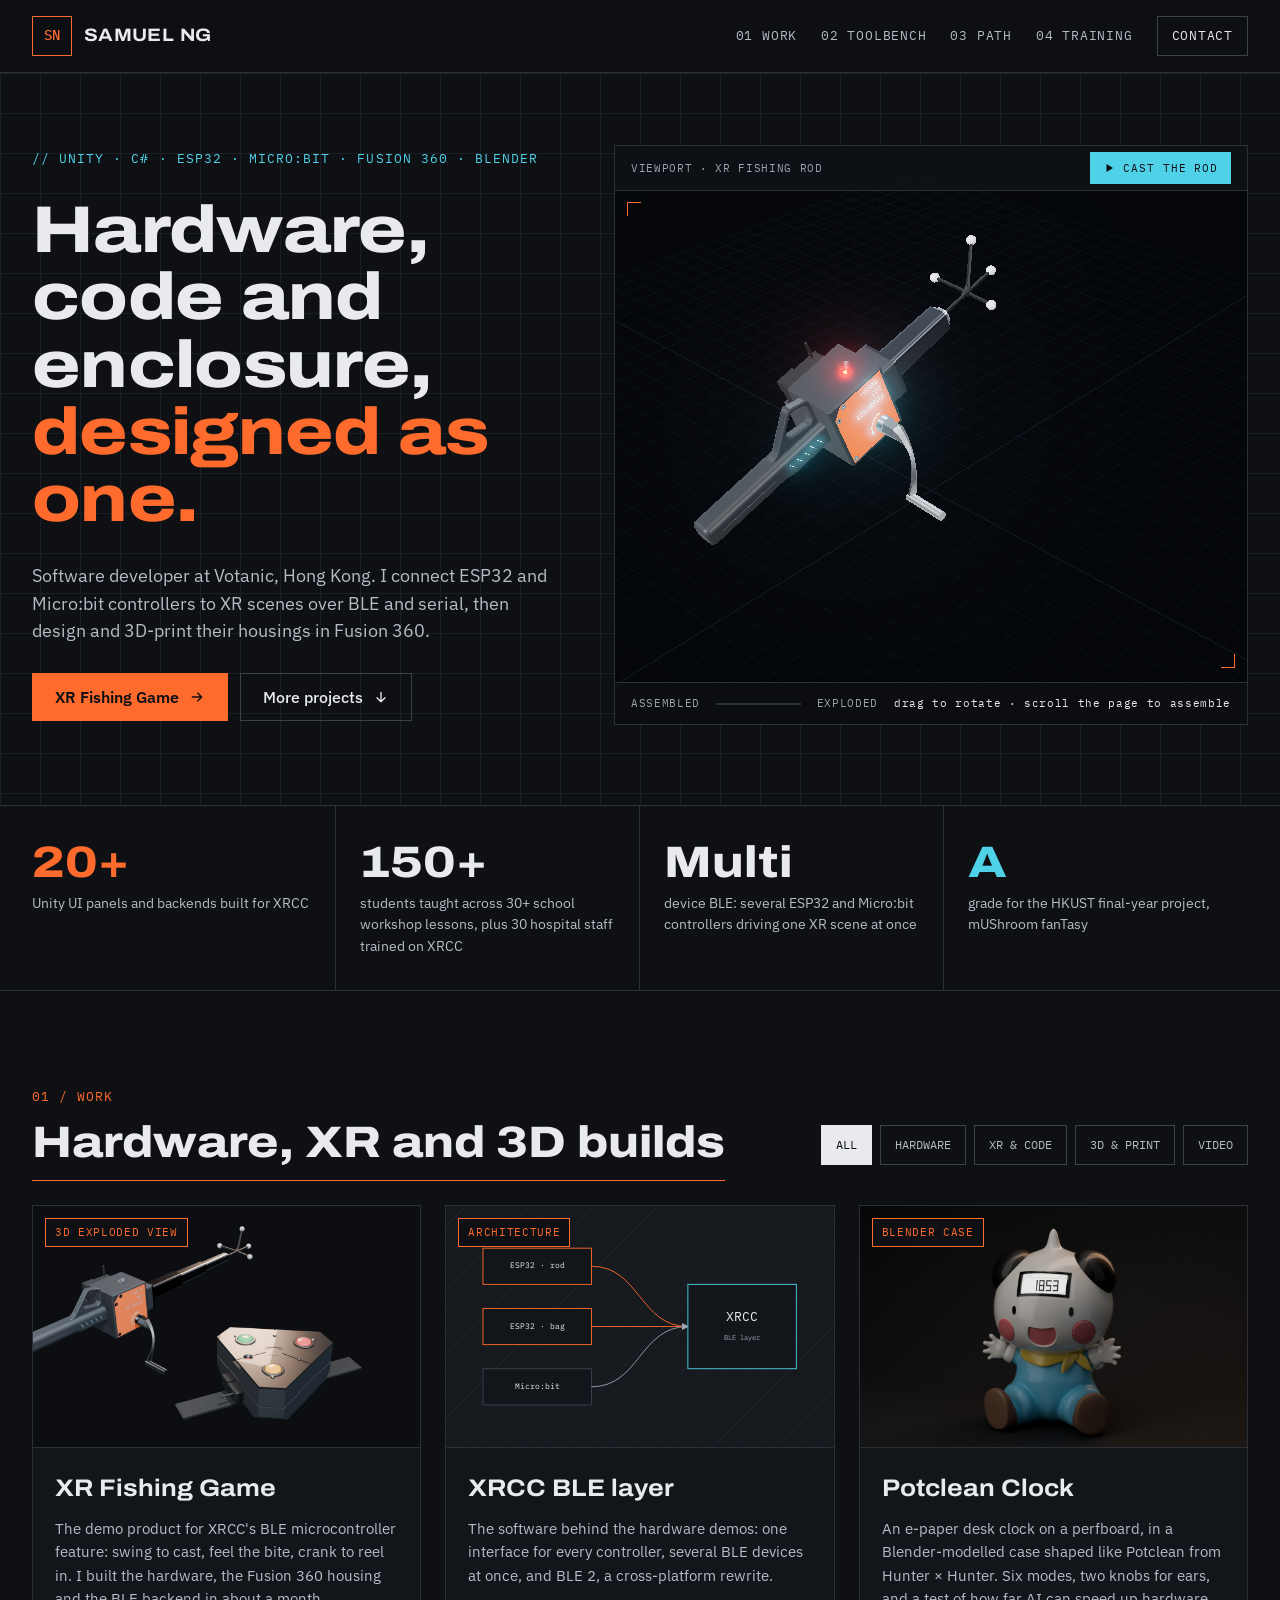
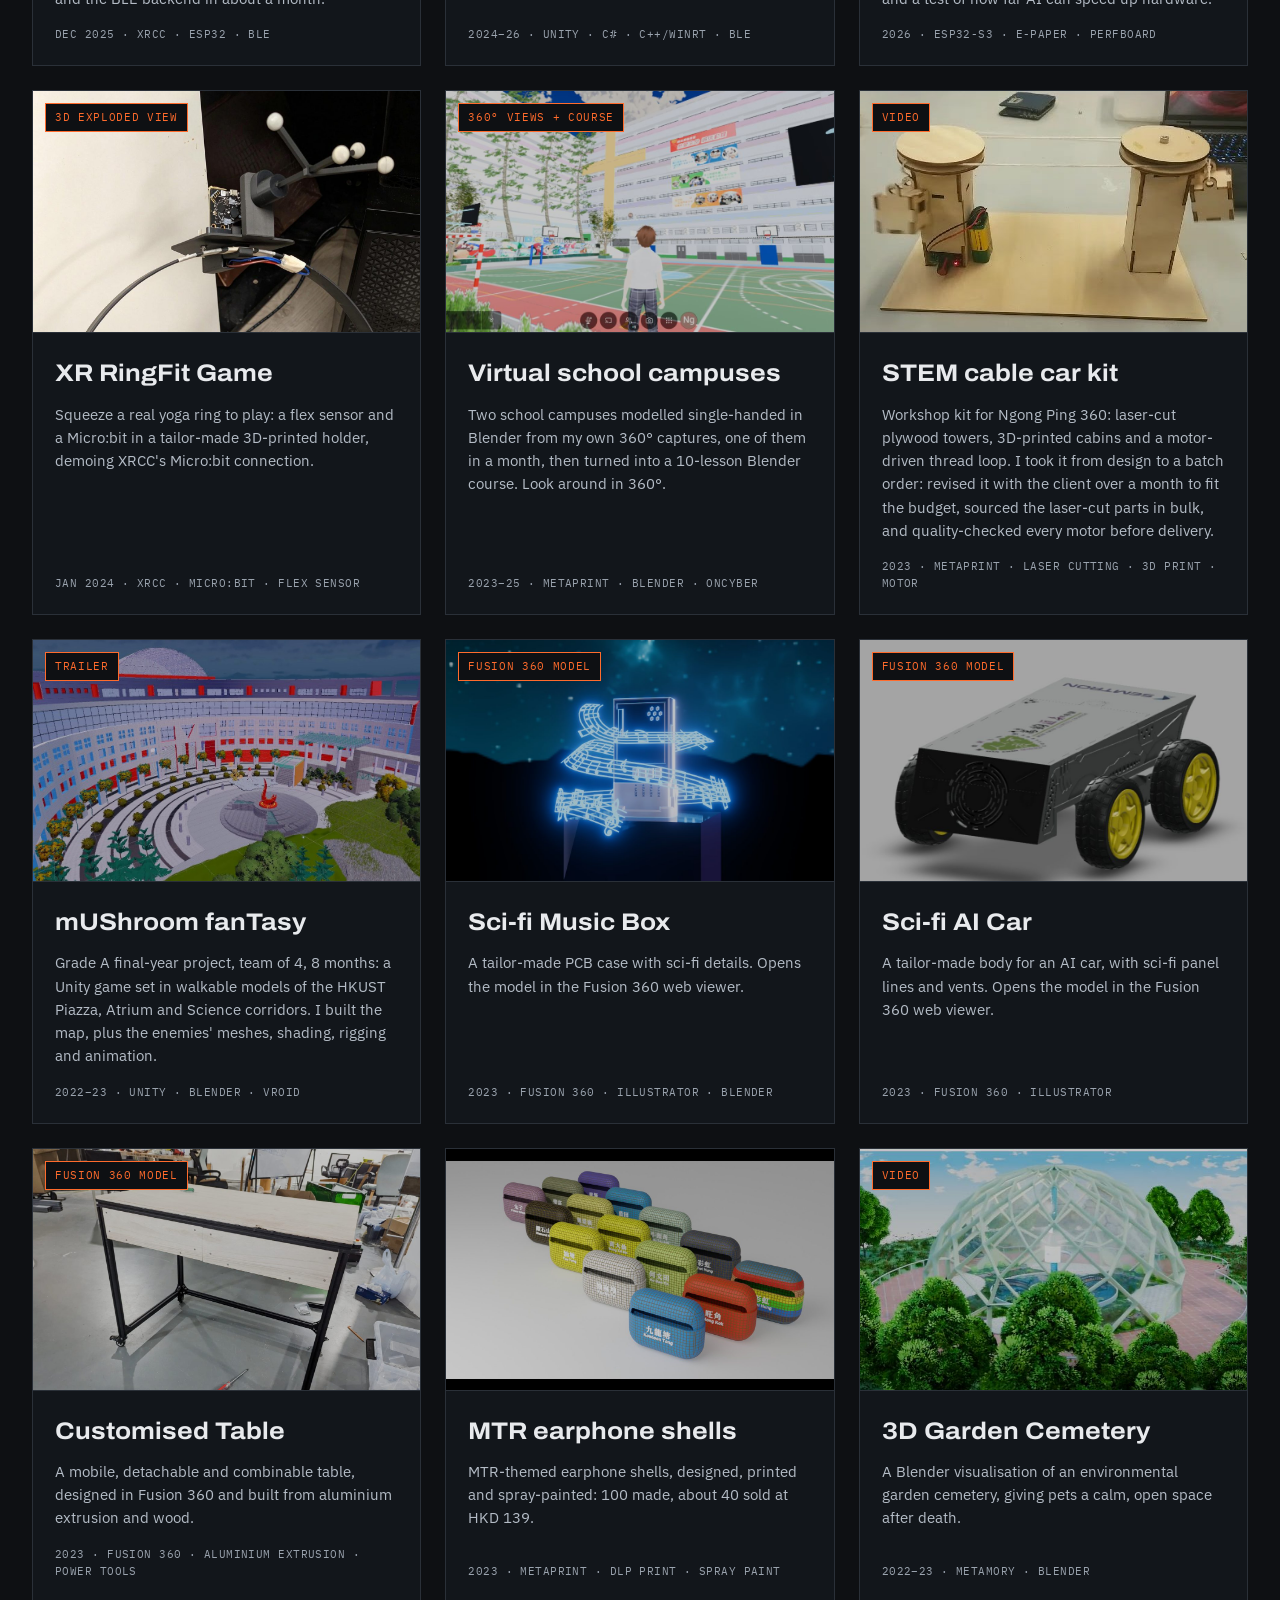
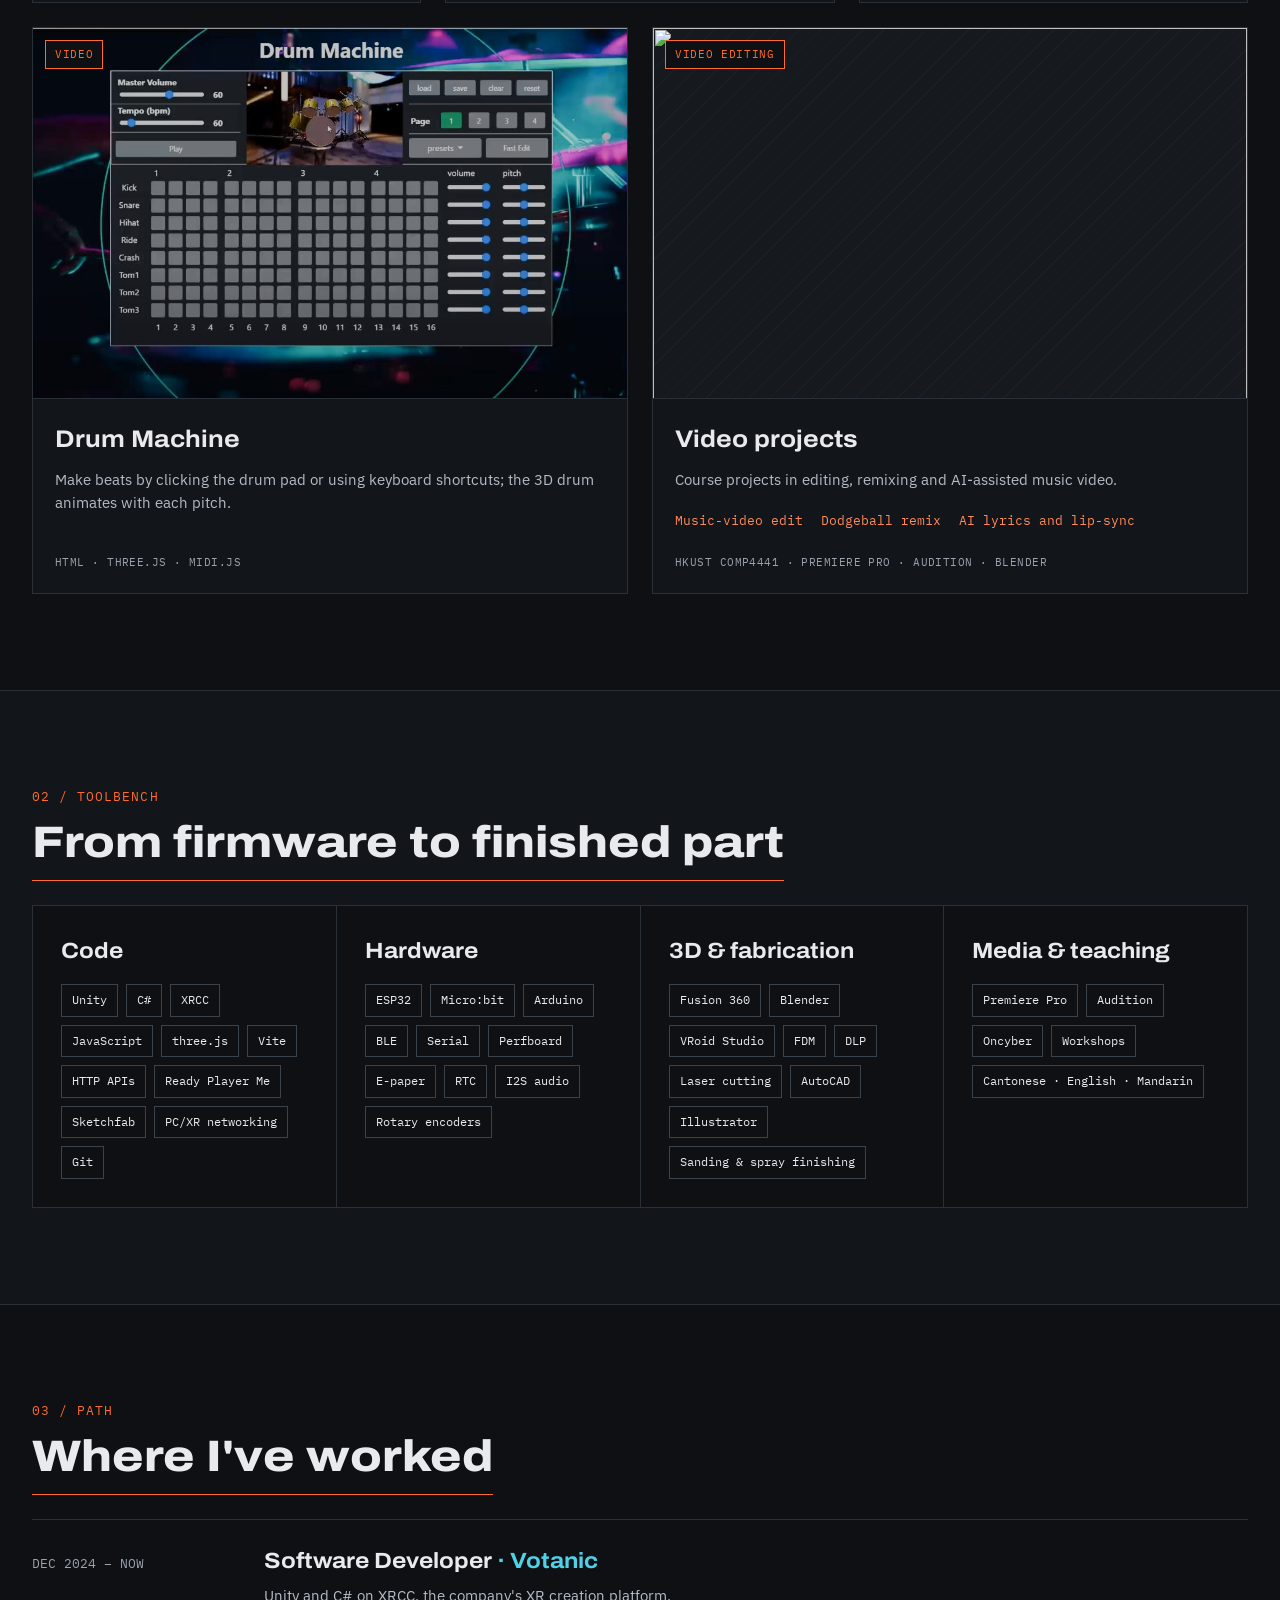
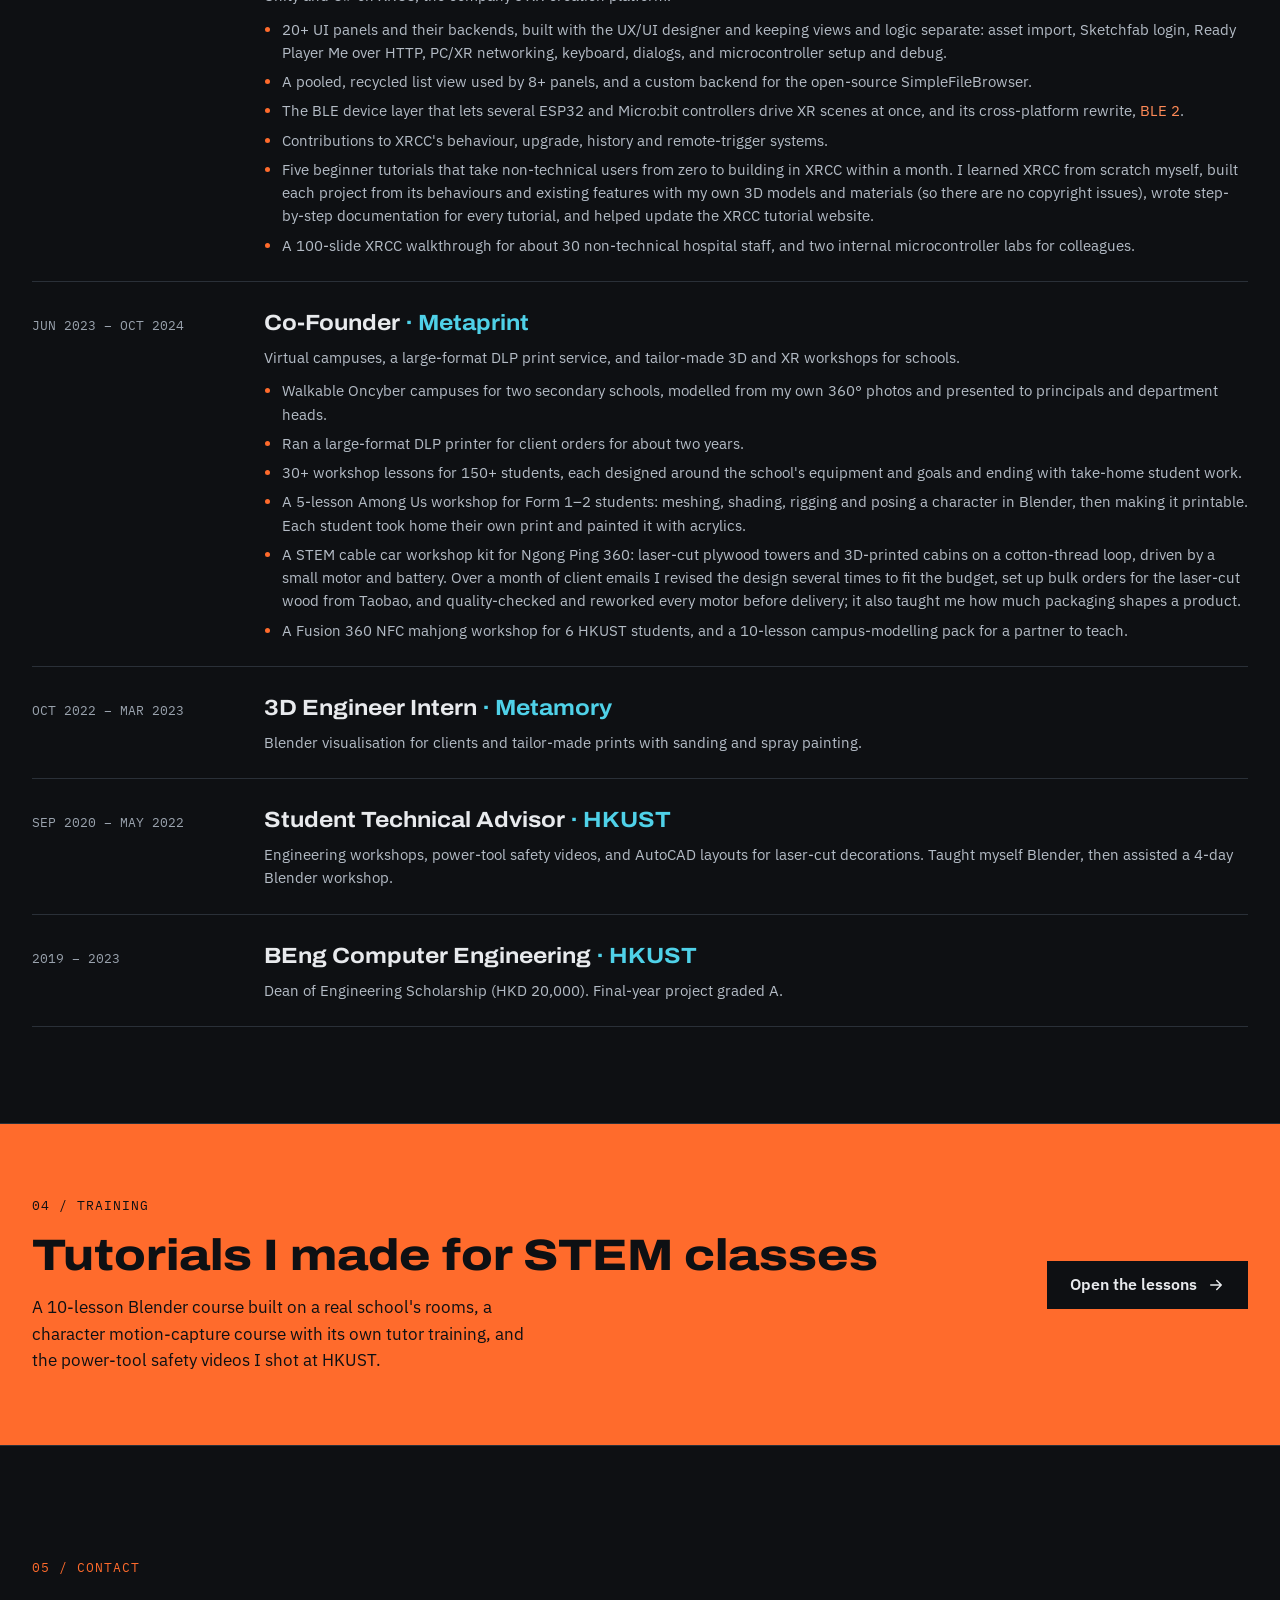
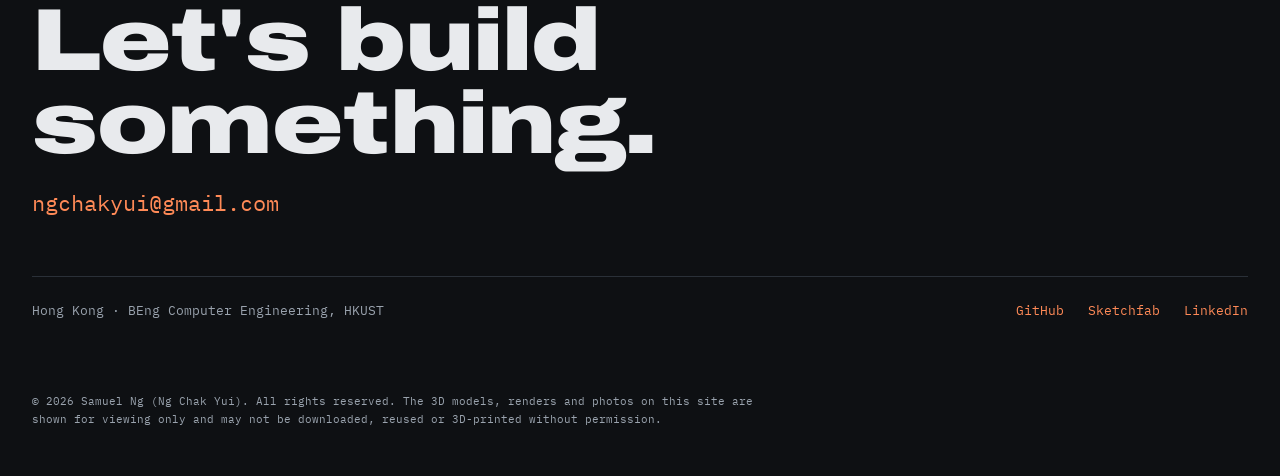
==== commit d83c9fa5: "Deploy 609b052" ====
--- a/index.html
+++ b/index.html
@@ -9,11 +9,12 @@
   <link rel="preconnect" href="https://fonts.googleapis.com">
   <link rel="preconnect" href="https://fonts.gstatic.com" crossorigin>
   <link href="https://fonts.googleapis.com/css2?family=Archivo:wdth,wght@62..125,400..900&family=IBM+Plex+Mono:wght@400;500&family=IBM+Plex+Sans:wght@400;500;600&display=swap" rel="stylesheet">
-  <script type="module" crossorigin src="./assets/home-Cg-7n5wq.js"></script>
-  <link rel="modulepreload" crossorigin href="./assets/styles-UspHWgjf.js">
-  <link rel="modulepreload" crossorigin href="./assets/common-COAoZrYH.js">
-  <link rel="modulepreload" crossorigin href="./assets/rod-viewer-h-qmKOeT.js">
-  <link rel="stylesheet" crossorigin href="./assets/styles-3R5IExsG.css">
+  <script type="module" crossorigin src="./assets/home-Dnktn-9G.js"></script>
+  <link rel="modulepreload" crossorigin href="./assets/styles-rF4rCEnV.js">
+  <link rel="modulepreload" crossorigin href="./assets/three.module-Cg5gvieo.js">
+  <link rel="modulepreload" crossorigin href="./assets/rod-viewer-CyLGDX2h.js">
+  <link rel="modulepreload" crossorigin href="./assets/common-Ct_0cvkn.js">
+  <link rel="stylesheet" crossorigin href="./assets/styles-Bzp0ZeXf.css">
 </head>
 <body>
   <a class="skip" href="#main">Skip to content</a>
@@ -74,9 +75,9 @@
 
     <section class="stats" aria-label="In numbers">
       <div class="wrap">
-        <div class="stat reveal"><b style="color: var(--orange)">14</b><span>Unity UI panels and backends built for XRCC</span></div>
-        <div class="stat reveal"><b>118</b><span>students taught across 27 school workshop lessons</span></div>
-        <div class="stat reveal"><b>100</b><span>earphone shells designed, printed and spray-painted</span></div>
+        <div class="stat reveal"><b style="color: var(--orange)">20+</b><span>Unity UI panels and backends built for XRCC</span></div>
+        <div class="stat reveal"><b>150+</b><span>students taught across 30+ school workshop lessons, plus 30 hospital staff trained on XRCC</span></div>
+        <div class="stat reveal"><b>Multi</b><span>device BLE: several ESP32 and Micro:bit controllers driving one XR scene at once</span></div>
         <div class="stat reveal"><b style="color: var(--cyan)">A</b><span>grade for the HKUST final-year project, mUShroom fanTasy</span></div>
       </div>
     </section>
@@ -110,6 +111,28 @@
             </div>
           </a>
 
+          <a class="card reveal" href="xr-ble.html" data-tags="xr">
+            <div class="card-media">
+              <svg class="dg" viewBox="0 0 640 400" role="img" aria-label="Diagram: two ESP32 controllers and a Micro:bit connect over BLE to XRCC.">
+                <defs><marker id="ah-card" viewBox="0 0 10 10" refX="9" refY="5" markerWidth="7" markerHeight="7" orient="auto-start-reverse"><path class="ah" d="M0 0L10 5L0 10z"/></marker></defs>
+                <rect class="box hot" x="60" y="70" width="180" height="60"/><text class="t" x="150" y="100">ESP32 · rod</text>
+                <rect class="box hot" x="60" y="170" width="180" height="60"/><text class="t" x="150" y="200">ESP32 · bag</text>
+                <rect class="box" x="60" y="270" width="180" height="60"/><text class="t" x="150" y="300">Micro:bit</text>
+                <path class="w hot" d="M240 100 C 320 100, 320 200, 400 200" marker-end="url(#ah-card)"/>
+                <path class="w hot" d="M240 200 H 400" marker-end="url(#ah-card)"/>
+                <path class="w" d="M240 300 C 320 300, 320 200, 400 200" marker-end="url(#ah-card)"/>
+                <rect class="box cool" x="400" y="130" width="180" height="140"/>
+                <text class="t" x="490" y="185" style="font-size: 22px">XRCC</text><text class="s" x="490" y="220">BLE layer</text>
+              </svg>
+              <span class="badge">ARCHITECTURE</span>
+            </div>
+            <div class="card-body">
+              <h3>XRCC BLE layer</h3>
+              <p>The software behind the hardware demos: one interface for every controller, several BLE devices at once, and BLE 2, a cross-platform rewrite.</p>
+              <span class="card-meta">2024–26 · UNITY · C# · C++/WINRT · BLE</span>
+            </div>
+          </a>
+
           <a class="card reveal" href="potclean-clock.html" data-tags="hardware 3d">
             <div class="card-media">
               <img src="./images/potclean-clock.jpg" alt="Render of the Potclean Clock: a white panda-angel figure with an e-paper screen in its forehead showing 1853." loading="lazy" width="1280" height="800">
@@ -134,54 +157,6 @@
             </div>
           </a>
 
-          <a class="card reveal" href="https://a360.co/3YToZX5" data-tags="3d">
-            <div class="card-media">
-              <img src="./images/fusion-music-box.jpg" alt="Render of the sci-fi music box: a glowing PCB case wrapped in ribbons of sheet music under a starry sky." loading="lazy" width="1280" height="720">
-              <span class="badge">FUSION 360 MODEL</span>
-            </div>
-            <div class="card-body">
-              <h3>Sci-fi Music Box</h3>
-              <p>A tailor-made PCB case with sci-fi details. Opens the model in the Fusion 360 web viewer.</p>
-              <span class="card-meta">FUSION 360 · ILLUSTRATOR · BLENDER</span>
-            </div>
-          </a>
-
-          <a class="card reveal" href="https://a360.co/3NgAtQD" data-tags="3d hardware">
-            <div class="card-media">
-              <img src="./images/fusion-ai-car.jpg" alt="Fusion 360 render of the sci-fi AI car: a grey angular body on four yellow-rimmed wheels." loading="lazy" width="928" height="556">
-              <span class="badge">FUSION 360 MODEL</span>
-            </div>
-            <div class="card-body">
-              <h3>Sci-fi AI Car</h3>
-              <p>A tailor-made body for an AI car, with sci-fi panel lines and vents. Opens the model in the Fusion 360 web viewer.</p>
-              <span class="card-meta">FUSION 360 · ILLUSTRATOR</span>
-            </div>
-          </a>
-
-          <a class="card reveal" href="https://a360.co/3FApvlE" data-tags="3d">
-            <div class="card-media">
-              <img src="./images/fusion-table.jpg" alt="The customised table built from aluminium extrusion and wood." loading="lazy" width="1280" height="963">
-              <span class="badge">FUSION 360 MODEL</span>
-            </div>
-            <div class="card-body">
-              <h3>Customised Table</h3>
-              <p>A mobile, detachable and combinable table, designed in Fusion 360 and built from aluminium extrusion and wood.</p>
-              <span class="card-meta">FUSION 360 · ALUMINIUM EXTRUSION · POWER TOOLS</span>
-            </div>
-          </a>
-
-          <a class="card reveal" href="https://youtu.be/kaq0LQ05Gx8" data-tags="xr 3d video">
-            <div class="card-media">
-              <img src="./images/mushroom-fantasy.jpg" alt="Still from mUShroom fanTasy, a Unity game set on the HKUST campus." loading="lazy" width="985" height="616">
-              <span class="badge">TRAILER</span>
-            </div>
-            <div class="card-body">
-              <h3>mUShroom fanTasy</h3>
-              <p>Grade A final-year project, team of 4. Eight months modelling walkable HKUST locations, plus enemy rigging and animation.</p>
-              <span class="card-meta">2022–23 · UNITY · BLENDER · VROID</span>
-            </div>
-          </a>
-
           <a class="card reveal" href="virtual-campus.html" data-tags="xr 3d">
             <div class="card-media">
               <img src="./images/ccc-metaverse.jpg" alt="Avatar standing on the playground of the virtual CCC Rotary Secondary School campus in Oncyber." loading="lazy" width="1280" height="593">
@@ -194,6 +169,66 @@
             </div>
           </a>
 
+          <a class="card reveal" href="https://youtu.be/18Vxjw0NpSg" data-tags="hardware 3d video">
+            <div class="card-media">
+              <img src="./images/cable-car.jpg" alt="The STEM cable car kit: two laser-cut plywood towers with pulleys on a plywood base, a cotton-thread loop between them carrying small wooden cabins, and a battery pack and motor on the left tower." loading="lazy" width="624" height="350">
+              <span class="badge">VIDEO</span>
+            </div>
+            <div class="card-body">
+              <h3>STEM cable car kit</h3>
+              <p>Workshop kit for Ngong Ping 360: laser-cut plywood towers, 3D-printed cabins and a motor-driven thread loop. I took it from design to a batch order: revised it with the client over a month to fit the budget, sourced the laser-cut parts in bulk, and quality-checked every motor before delivery.</p>
+              <span class="card-meta">2023 · METAPRINT · LASER CUTTING · 3D PRINT · MOTOR</span>
+            </div>
+          </a>
+
+          <a class="card reveal" href="https://youtu.be/kaq0LQ05Gx8" data-tags="xr 3d video">
+            <div class="card-media">
+              <img src="./images/mushroom-fantasy.jpg" alt="Still from mUShroom fanTasy, a Unity game set on the HKUST campus." loading="lazy" width="985" height="616">
+              <span class="badge">TRAILER</span>
+            </div>
+            <div class="card-body">
+              <h3>mUShroom fanTasy</h3>
+              <p>Grade A final-year project, team of 4, 8 months: a Unity game set in walkable models of the HKUST Piazza, Atrium and Science corridors. I built the map, plus the enemies' meshes, shading, rigging and animation.</p>
+              <span class="card-meta">2022–23 · UNITY · BLENDER · VROID</span>
+            </div>
+          </a>
+
+          <a class="card reveal" href="https://a360.co/3YToZX5" data-tags="3d">
+            <div class="card-media">
+              <img src="./images/fusion-music-box.jpg" alt="Render of the sci-fi music box: a glowing PCB case wrapped in ribbons of sheet music under a starry sky." loading="lazy" width="1280" height="720">
+              <span class="badge">FUSION 360 MODEL</span>
+            </div>
+            <div class="card-body">
+              <h3>Sci-fi Music Box</h3>
+              <p>A tailor-made PCB case with sci-fi details. Opens the model in the Fusion 360 web viewer.</p>
+              <span class="card-meta">2023 · FUSION 360 · ILLUSTRATOR · BLENDER</span>
+            </div>
+          </a>
+
+          <a class="card reveal" href="https://a360.co/3NgAtQD" data-tags="3d hardware">
+            <div class="card-media">
+              <img src="./images/fusion-ai-car.jpg" alt="Fusion 360 render of the sci-fi AI car: a grey angular body on four yellow-rimmed wheels." loading="lazy" width="928" height="556">
+              <span class="badge">FUSION 360 MODEL</span>
+            </div>
+            <div class="card-body">
+              <h3>Sci-fi AI Car</h3>
+              <p>A tailor-made body for an AI car, with sci-fi panel lines and vents. Opens the model in the Fusion 360 web viewer.</p>
+              <span class="card-meta">2023 · FUSION 360 · ILLUSTRATOR</span>
+            </div>
+          </a>
+
+          <a class="card reveal" href="https://a360.co/3FApvlE" data-tags="3d">
+            <div class="card-media">
+              <img src="./images/fusion-table.jpg" alt="The customised table built from aluminium extrusion and wood." loading="lazy" width="1280" height="963">
+              <span class="badge">FUSION 360 MODEL</span>
+            </div>
+            <div class="card-body">
+              <h3>Customised Table</h3>
+              <p>A mobile, detachable and combinable table, designed in Fusion 360 and built from aluminium extrusion and wood.</p>
+              <span class="card-meta">2023 · FUSION 360 · ALUMINIUM EXTRUSION · POWER TOOLS</span>
+            </div>
+          </a>
+
           <article class="card reveal" data-tags="3d">
             <div class="card-media">
               <img src="./images/mtr-earphone-shells.jpg" alt="Render of sixteen earphone cases in MTR station colours, each with a tiled pattern and a station name such as Kowloon Tong, Mong Kok and Choi Hung." loading="lazy" width="1280" height="800">
@@ -201,7 +236,7 @@
             <div class="card-body">
               <h3>MTR earphone shells</h3>
               <p>MTR-themed earphone shells, designed, printed and spray-painted: 100 made, about 40 sold at HKD 139.</p>
-              <span class="card-meta">METAPRINT · DLP PRINT · SPRAY PAINT</span>
+              <span class="card-meta">2023 · METAPRINT · DLP PRINT · SPRAY PAINT</span>
             </div>
           </article>
 
@@ -260,19 +295,19 @@
         <div class="bench">
           <div class="bench-group reveal">
             <h3>Code</h3>
-            <div class="chips"><span>Unity</span><span>C#</span><span>XRCC</span><span>HTTP APIs</span><span>Git</span></div>
+            <div class="chips"><span>Unity</span><span>C#</span><span>XRCC</span><span>JavaScript</span><span>three.js</span><span>Vite</span><span>HTTP APIs</span><span>Ready Player Me</span><span>Sketchfab</span><span>PC/XR networking</span><span>Git</span></div>
           </div>
           <div class="bench-group reveal">
             <h3>Hardware</h3>
-            <div class="chips"><span>ESP32</span><span>Micro:bit</span><span>Arduino</span><span>BLE</span><span>Serial</span><span>Perfboard</span></div>
+            <div class="chips"><span>ESP32</span><span>Micro:bit</span><span>Arduino</span><span>BLE</span><span>Serial</span><span>Perfboard</span><span>E-paper</span><span>RTC</span><span>I2S audio</span><span>Rotary encoders</span></div>
           </div>
           <div class="bench-group reveal">
             <h3>3D &amp; fabrication</h3>
-            <div class="chips"><span>Fusion 360</span><span>Blender</span><span>VRoid Studio</span><span>FDM</span><span>DLP</span><span>Laser cutting</span><span>AutoCAD</span></div>
+            <div class="chips"><span>Fusion 360</span><span>Blender</span><span>VRoid Studio</span><span>FDM</span><span>DLP</span><span>Laser cutting</span><span>AutoCAD</span><span>Illustrator</span><span>Sanding &amp; spray finishing</span></div>
           </div>
           <div class="bench-group reveal">
             <h3>Media &amp; teaching</h3>
-            <div class="chips"><span>Premiere Pro</span><span>Oncyber</span><span>Workshops</span><span>Cantonese · English · Mandarin</span></div>
+            <div class="chips"><span>Premiere Pro</span><span>Audition</span><span>Oncyber</span><span>Workshops</span><span>Cantonese · English · Mandarin</span></div>
           </div>
         </div>
       </div>
@@ -289,11 +324,27 @@
         <div class="path">
           <div class="path-row reveal">
             <time>DEC 2024 – NOW</time>
-            <div><h3>Software Developer <span>· Votanic</span></h3><p>Built 14 Unity UI panels and their backends for XRCC, a pooled list view used by 8+ panels, and the layer that lets ESP32 and Micro:bit devices trigger XR scenes.</p></div>
+            <div><h3>Software Developer <span>· Votanic</span></h3><p>Unity and C# on XRCC, the company's XR creation platform.</p>
+              <ul class="path-points">
+                <li>20+ UI panels and their backends, built with the UX/UI designer and keeping views and logic separate: asset import, Sketchfab login, Ready Player Me over HTTP, PC/XR networking, keyboard, dialogs, and microcontroller setup and debug.</li>
+                <li>A pooled, recycled list view used by 8+ panels, and a custom backend for the open-source SimpleFileBrowser.</li>
+                <li>The BLE device layer that lets several ESP32 and Micro:bit controllers drive XR scenes at once, and its cross-platform rewrite, <a href="xr-ble.html">BLE 2</a>.</li>
+                <li>Contributions to XRCC's behaviour, upgrade, history and remote-trigger systems.</li>
+                <li>Five beginner tutorials that take non-technical users from zero to building in XRCC within a month. I learned XRCC from scratch myself, built each project from its behaviours and existing features with my own 3D models and materials (so there are no copyright issues), wrote step-by-step documentation for every tutorial, and helped update the XRCC tutorial website.</li>
+                <li>A 100-slide XRCC walkthrough for about 30 non-technical hospital staff, and two internal microcontroller labs for colleagues.</li>
+              </ul></div>
           </div>
           <div class="path-row reveal">
             <time>JUN 2023 – OCT 2024</time>
-            <div><h3>Co-Founder <span>· Metaprint</span></h3><p>Virtual campuses, a large-format DLP print service, and tailor-made 3D and XR workshops for schools.</p></div>
+            <div><h3>Co-Founder <span>· Metaprint</span></h3><p>Virtual campuses, a large-format DLP print service, and tailor-made 3D and XR workshops for schools.</p>
+              <ul class="path-points">
+                <li>Walkable Oncyber campuses for two secondary schools, modelled from my own 360° photos and presented to principals and department heads.</li>
+                <li>Ran a large-format DLP printer for client orders for about two years.</li>
+                <li>30+ workshop lessons for 150+ students, each designed around the school's equipment and goals and ending with take-home student work.</li>
+                <li>A 5-lesson Among Us workshop for Form 1–2 students: meshing, shading, rigging and posing a character in Blender, then making it printable. Each student took home their own print and painted it with acrylics.</li>
+                <li>A STEM cable car workshop kit for Ngong Ping 360: laser-cut plywood towers and 3D-printed cabins on a cotton-thread loop, driven by a small motor and battery. Over a month of client emails I revised the design several times to fit the budget, set up bulk orders for the laser-cut wood from Taobao, and quality-checked and reworked every motor before delivery; it also taught me how much packaging shapes a product.</li>
+                <li>A Fusion 360 NFC mahjong workshop for 6 HKUST students, and a 10-lesson campus-modelling pack for a partner to teach.</li>
+              </ul></div>
           </div>
           <div class="path-row reveal">
             <time>OCT 2022 – MAR 2023</time>
@@ -301,11 +352,11 @@
           </div>
           <div class="path-row reveal">
             <time>SEP 2020 – MAY 2022</time>
-            <div><h3>Student Technical Advisor <span>· HKUST</span></h3><p>Engineering workshops, power-tool safety videos, and AutoCAD layouts for laser-cut decorations.</p></div>
+            <div><h3>Student Technical Advisor <span>· HKUST</span></h3><p>Engineering workshops, power-tool safety videos, and AutoCAD layouts for laser-cut decorations. Taught myself Blender, then assisted a 4-day Blender workshop.</p></div>
           </div>
           <div class="path-row reveal">
             <time>2019 – 2023</time>
-            <div><h3>BEng Computer Engineering <span>· HKUST</span></h3><p>Dean of Engineering Scholarship (HKD 20,000).</p></div>
+            <div><h3>BEng Computer Engineering <span>· HKUST</span></h3><p>Dean of Engineering Scholarship (HKD 20,000). Final-year project graded A.</p></div>
           </div>
         </div>
       </div>
--- a/assets/styles-Bzp0ZeXf.css
+++ b/assets/styles-Bzp0ZeXf.css
@@ -0,0 +1 @@
+:root{--ground:#0e1013;--panel:#12161b;--panel-2:#161a1f;--raise:#1e242c;--rule:#2a3038;--line:#3a424c;--grid:#1a1f25;--ink:#e8eaed;--muted:#b4bcc6;--dim:#9aa3ae;--orange:#ff6b2c;--orange-ink:#ff8a57;--orange-hi:#ffb08c;--cyan:#4fd1e8;--display:"Archivo", system-ui, sans-serif;--sans:"IBM Plex Sans", system-ui, sans-serif;--mono:"IBM Plex Mono", ui-monospace, monospace;--ease:cubic-bezier(.2, .8, .2, 1);--lightningcss-light: ;--lightningcss-dark:initial;color-scheme:dark}*{box-sizing:border-box}html{scroll-behavior:smooth}body{background:var(--ground);color:var(--ink);font-family:var(--sans);-webkit-font-smoothing:antialiased;margin:0;font-size:16px;line-height:1.55}a{color:var(--orange-ink);text-decoration:none}a:hover{color:var(--orange-hi)}:focus-visible{outline:2px solid var(--cyan);outline-offset:3px}button{font:inherit;color:inherit}img{max-width:100%;display:block}.wrap{max-width:1280px;margin:0 auto;padding:0 32px}.mono{font-family:var(--mono)}.eyebrow{font-family:var(--mono);letter-spacing:.08em;color:var(--orange);font-size:13px}.display{font-family:var(--display);margin:0;font-weight:800;font-stretch:115%;line-height:1.05}.skip{z-index:50;background:var(--orange);color:var(--ground);padding:10px 14px;position:absolute;top:-60px;left:16px}.skip:focus{top:12px}.btn{cursor:pointer;min-height:48px;transition:transform .2s var(--ease), background-color .2s, border-color .2s, color .2s;border:1px solid #0000;align-items:center;gap:10px;padding:0 22px;font-weight:600;display:inline-flex}.btn svg{transition:transform .25s var(--ease)}.btn:hover svg{transform:translate(4px)}.btn-primary{background:var(--orange);color:var(--ground)}.btn-primary:hover{background:var(--orange-ink);color:var(--ground)}.btn-ghost{border-color:var(--line);color:var(--ink);background:0 0;font-weight:500}.btn-ghost:hover{border-color:var(--ink);color:var(--ink)}.btn-dark{background:var(--ground);color:var(--ink)}.btn-dark:hover{color:var(--orange-hi)}.site-header{z-index:20;border-bottom:1px solid var(--rule);-webkit-backdrop-filter:blur(10px);backdrop-filter:blur(10px);background:#0e1013db;position:sticky;top:0}.site-header .wrap{flex-wrap:wrap;justify-content:space-between;align-items:center;gap:12px 16px;padding-top:16px;padding-bottom:16px;display:flex}.brand{color:var(--ink);align-items:center;gap:12px;display:flex}.brand:hover{color:var(--ink)}.brand-mark{border:1.5px solid var(--orange);width:40px;height:40px;color:var(--orange);font-family:var(--mono);place-items:center;font-size:14px;font-weight:500;display:grid}.brand-name{font-family:var(--display);letter-spacing:.02em;font-size:18px;font-weight:700;font-stretch:112%}.nav{font-family:var(--mono);letter-spacing:.06em;flex-wrap:wrap;align-items:center;gap:4px 24px;font-size:13px;display:flex}.nav a{color:var(--muted);padding:8px 0}.nav a:hover,.nav a[aria-current=page]{color:var(--ink)}.nav .nav-cta{border:1px solid var(--line);color:var(--ink);padding:9px 14px}.nav .nav-cta:hover{border-color:var(--orange);color:var(--orange-hi)}.hero{border-bottom:1px solid var(--rule);background-color:var(--ground);background-image:linear-gradient(var(--grid) 1px, transparent 1px), linear-gradient(90deg, var(--grid) 1px, transparent 1px);background-size:40px 40px}.hero .wrap{flex-wrap:wrap;align-items:center;gap:48px;padding-top:72px;padding-bottom:80px;display:flex}.hero-copy{flex-direction:column;flex:440px;gap:28px;min-width:0;display:flex}.hero-tags{font-family:var(--mono);letter-spacing:.08em;color:var(--cyan);font-size:13px}.hero h1{letter-spacing:-.01em;font-size:clamp(40px,5.2vw,66px);font-stretch:118%;line-height:1.02}.hero h1 em{color:var(--orange);font-style:normal}.hero-lede{max-width:560px;color:var(--muted);margin:0;font-size:18px}.hero-actions{flex-wrap:wrap;gap:12px;display:flex}.viewport{border:1px solid var(--rule);background:var(--panel);position:relative;overflow:hidden}.hero .viewport{flex:540px;min-width:0;height:580px}.vp-canvas{width:100%;height:100%;display:block;position:absolute;inset:0}.vp-bar{z-index:2;font-family:var(--mono);letter-spacing:.06em;color:var(--dim);pointer-events:none;justify-content:space-between;align-items:center;gap:16px;padding:12px 16px;font-size:11px;display:flex;position:absolute;left:0;right:0}.vp-top{border-bottom:1px solid var(--rule);background:#12161bb3;top:0}.vp-bottom{border-top:1px solid var(--rule);background:#0e1013cc;bottom:0}.vp-top .tag{color:var(--cyan)}.vp-cast{pointer-events:auto;cursor:pointer;min-height:32px;color:var(--cyan);border:1px solid var(--cyan);font-family:var(--mono);letter-spacing:.08em;background:0 0;align-items:center;gap:8px;margin:-6px 0;padding:0 12px;font-size:11px;transition:background-color .2s,color .2s;display:inline-flex}.vp-cast:hover,.vp-cast[aria-busy=true]{background:var(--cyan);color:var(--ground)}.vp-meter{background:var(--rule);flex:auto;height:2px;position:relative}.vp-meter span{background:var(--orange);width:0;position:absolute;top:0;bottom:0;left:0}.vp-bottom .hint{color:var(--ink)}.vp-tick{z-index:2;pointer-events:none;width:14px;height:14px;position:absolute}.vp-tick.tl{border-left:1px solid var(--orange);border-top:1px solid var(--orange);top:56px;left:12px}.vp-tick.br{border-right:1px solid var(--orange);border-bottom:1px solid var(--orange);bottom:56px;right:12px}.vp-label{z-index:3;pointer-events:none;background:var(--ground);border:1px solid var(--orange);font-family:var(--mono);white-space:nowrap;color:var(--ink);opacity:0;padding:6px 10px;font-size:12px;transition:opacity .12s;position:absolute;top:0;left:0;transform:translate(-9999px)}.vp-label.on{opacity:1}.vp-label small{color:var(--dim);letter-spacing:.04em;font-size:10px;display:block}.vp-loading{z-index:4;font-family:var(--mono);letter-spacing:.08em;color:var(--dim);background:var(--panel);place-items:center;font-size:12px;transition:opacity .5s;display:grid;position:absolute;inset:0}.vp-loading.done{opacity:0;pointer-events:none}.stats{border-bottom:1px solid var(--rule)}.stats .wrap{flex-wrap:wrap;display:flex}.stat{border-right:1px solid var(--rule);flex-direction:column;flex:240px;gap:6px;padding:32px 24px;display:flex}.stat:first-child{padding-left:0}.stat:last-child{border-right:0}.stat b{font-family:var(--display);font-size:44px;font-weight:800;font-stretch:118%;line-height:1.1}.stat span{color:var(--muted);font-size:14px}.section{border-bottom:1px solid var(--rule)}.section .wrap{flex-direction:column;gap:40px;padding-top:96px;padding-bottom:96px;display:flex}.section-alt{background:var(--panel)}.section-head{flex-wrap:wrap;justify-content:space-between;align-items:flex-end;gap:16px;display:flex}.section-head>div:first-child{flex-direction:column;gap:12px;display:flex}.section-head h2{font-size:clamp(32px,3.6vw,44px)}.filters{font-family:var(--mono);flex-wrap:wrap;gap:8px;font-size:12px;display:flex}.filters button{cursor:pointer;min-height:40px;color:var(--muted);border:1px solid var(--line);background:0 0;padding:0 14px;transition:background-color .2s,color .2s,border-color .2s}.filters button:hover{border-color:var(--ink);color:var(--ink)}.filters button[aria-pressed=true]{background:var(--ink);color:var(--ground);border-color:var(--ink)}.cards{flex-wrap:wrap;gap:24px;display:flex}.card{border:1px solid var(--rule);background:var(--panel);min-width:0;color:var(--ink);transition:border-color .25s, transform .3s var(--ease);flex-direction:column;flex:360px;display:flex}a.card:hover{color:var(--ink);border-color:var(--orange);transform:translateY(-4px)}.card[hidden]{display:none}.card-media{aspect-ratio:16/10;background-color:var(--panel-2);border-bottom:1px solid var(--rule);font-family:var(--mono);color:var(--dim);background-image:repeating-linear-gradient(135deg,#0000 0 14px,#1b2027 14px 15px);place-items:center;font-size:12px;display:grid;position:relative;overflow:hidden}.card-media img{object-fit:cover;width:100%;height:100%;transition:transform .6s var(--ease)}a.card:hover .card-media img{transform:scale(1.04)}.badge{background:var(--ground);border:1px solid var(--orange);color:var(--orange);font-family:var(--mono);letter-spacing:.06em;padding:5px 9px;font-size:11px;position:absolute;top:12px;left:12px}.card-body{flex-direction:column;flex:auto;gap:10px;padding:22px;display:flex}.card-meta{font-family:var(--mono);letter-spacing:.04em;color:var(--dim);margin-top:auto;padding-top:6px;font-size:11px}.card h3{font-family:var(--display);margin:0;font-size:24px;font-weight:700;font-stretch:110%}.card p{color:var(--muted);margin:0;font-size:15px}.card-links{font-family:var(--mono);flex-wrap:wrap;gap:6px 18px;margin:4px 0 0;padding:0;font-size:13px;list-style:none;display:flex}.card-links a{padding:6px 0;display:inline-block}.bench{background:var(--rule);border:1px solid var(--rule);flex-wrap:wrap;gap:1px;display:flex}.bench-group{background:var(--ground);flex-direction:column;flex:280px;gap:16px;padding:28px;display:flex}.bench-group .k{font-family:var(--mono);color:var(--dim);font-size:12px}.bench-group h3{font-family:var(--display);margin:0;font-size:22px;font-weight:700;font-stretch:110%}.chips{font-family:var(--mono);flex-wrap:wrap;gap:8px;font-size:12px;display:flex}.chips span{border:1px solid var(--line);padding:6px 10px}.path{border-top:1px solid var(--rule)}.path-row{border-bottom:1px solid var(--rule);flex-wrap:wrap;align-items:baseline;gap:8px 32px;padding:24px 0;display:flex}.path-row time{font-family:var(--mono);color:var(--dim);flex:0 0 200px;font-size:13px}.path-row div{flex-direction:column;flex:420px;gap:6px;min-width:0;display:flex}.path-row h3{font-family:var(--display);margin:0;font-size:22px;font-weight:700;font-stretch:110%}.path-row h3 span{color:var(--cyan)}.path-row p{color:var(--muted);margin:0;font-size:15px}.band{background:var(--orange);color:var(--ground);border-bottom:1px solid var(--rule)}.band .wrap{flex-wrap:wrap;align-items:center;gap:40px;padding-top:72px;padding-bottom:72px;display:flex}.band .wrap>div{flex-direction:column;flex:420px;gap:16px;min-width:0;display:flex}.band .eyebrow{color:var(--ground)}.band h2{font-size:clamp(30px,3.6vw,44px)}.band p{max-width:520px;margin:0;font-size:17px}.footer .wrap{flex-direction:column;gap:56px;padding-top:112px;padding-bottom:48px;display:flex}.footer h2{letter-spacing:-.01em;font-size:clamp(48px,7vw,88px);font-weight:900;font-stretch:125%;line-height:.95}.footer .mail{font-family:var(--mono);word-break:break-all;font-size:clamp(16px,2vw,22px)}.footer-meta{border-top:1px solid var(--rule);font-family:var(--mono);color:var(--dim);flex-wrap:wrap;justify-content:space-between;gap:16px;padding-top:24px;font-size:13px;display:flex}.footer-meta nav{flex-wrap:wrap;gap:24px;display:flex}.legal{max-width:760px;font-family:var(--mono);color:var(--dim);margin:16px 0 0;font-size:11px;line-height:1.6}.reveal{opacity:0;transition:opacity .7s var(--ease), transform .7s var(--ease);transform:translateY(18px)}.reveal.in{opacity:1;transform:none}.draw{position:relative}.draw:after{content:"";background:var(--orange);transform-origin:0;height:1px;transition:transform .9s var(--ease) .15s;position:absolute;bottom:-16px;left:0;right:0;transform:scaleX(0)}.draw.in:after{transform:scaleX(1)}@media (prefers-reduced-motion:reduce){html{scroll-behavior:auto}.reveal{opacity:1;transition:none;transform:none}.draw:after{transition:none;transform:scaleX(1)}.btn,.card,.card-media img{transition:none}}@media (width<=720px){.wrap{padding-left:16px;padding-right:16px}.hero .wrap{gap:32px;padding-top:40px;padding-bottom:48px}.hero .viewport{flex-basis:100%;height:420px}.stat{border-right:0;border-bottom:1px solid var(--rule);padding:24px 0}.stat:last-child{border-bottom:0}.section .wrap{padding-top:64px;padding-bottom:64px}.path-row time{flex-basis:100%}.vp-bottom .hint{display:none}.nav{gap:4px 16px}}.crumbs{font-family:var(--mono);letter-spacing:.06em;color:var(--dim);flex-wrap:wrap;justify-content:space-between;align-items:center;gap:8px 16px;padding-top:16px;padding-bottom:16px;font-size:12px;display:flex}.crumbs a{color:var(--dim)}.crumbs a:hover,.crumbs .here{color:var(--ink)}.crumbs .facts{flex-wrap:wrap;gap:6px 20px;display:flex}.viewer-app{border-top:1px solid var(--rule);border-bottom:1px solid var(--rule);grid-template-columns:280px minmax(0,1fr) 360px;min-height:min(82vh,820px);display:grid}.viewer-app>aside{flex-direction:column;min-width:0;display:flex}.parts-panel{border-right:1px solid var(--rule)}.info-panel{border-left:1px solid var(--rule);gap:20px;padding:28px}.panel-k{font-family:var(--mono);letter-spacing:.08em;color:var(--dim);padding:20px 20px 10px;font-size:11px}.parts-list{flex-direction:column;gap:2px;margin:0;padding:0 8px 12px;list-style:none;display:flex}.parts-list button{width:100%;min-height:40px;color:var(--muted);cursor:pointer;text-align:left;font-family:var(--mono);background:0 0;border:0;align-items:center;gap:12px;padding:0 12px;font-size:13px;transition:background-color .15s,color .15s;display:flex}.parts-list button:hover,.parts-list button.is-hover{background:var(--panel);color:var(--ink)}.parts-list button[aria-pressed=true]{background:var(--raise);color:var(--ink);box-shadow:inset 2px 0 0 var(--orange)}.parts-list .sw{border:1px solid var(--line);flex:none;width:12px;height:12px}.parts-list .num{color:var(--dim);margin-left:auto;font-size:11px}.selected-card{border-top:1px solid var(--rule);flex-direction:column;gap:8px;min-height:180px;margin-top:auto;padding:20px;display:flex}.selected-card .k{font-family:var(--mono);letter-spacing:.08em;color:var(--orange);font-size:11px}.selected-card h2{font-family:var(--display);margin:0;font-size:20px;font-weight:700;font-stretch:110%}.selected-card p{color:var(--muted);margin:0;font-size:14px}.selected-card .finish{font-family:var(--mono);color:var(--cyan);font-size:12px}.viewer-app .viewport{background-color:var(--panel);border:0;min-height:520px}.vp-views{z-index:3;font-family:var(--mono);gap:4px;font-size:11px;display:flex;position:absolute;top:12px;right:12px}.vp-views button{cursor:pointer;background:var(--ground);min-width:52px;min-height:40px;color:var(--muted);border:1px solid var(--line);padding:0 10px}.vp-views button:hover{color:var(--ink);border-color:var(--ink)}.vp-views button[aria-pressed=true]{background:var(--ink);color:var(--ground);border-color:var(--ink)}.vp-hint{z-index:2;font-family:var(--mono);letter-spacing:.06em;color:var(--dim);pointer-events:none;font-size:11px;position:absolute;top:20px;left:20px}.vp-readout{z-index:2;font-family:var(--mono);color:var(--cyan);pointer-events:none;min-height:1em;font-size:11px;position:absolute;bottom:84px;left:20px}.vp-controls{z-index:3;border-top:1px solid var(--rule);font-family:var(--mono);color:var(--dim);background:#0e1013e6;flex-wrap:wrap;align-items:center;gap:12px 20px;padding:14px 18px;font-size:12px;display:flex;position:absolute;bottom:0;left:0;right:0}.vp-controls label{flex:260px;align-items:center;gap:14px;display:flex}.vp-controls input[type=range]{accent-color:var(--orange);flex:auto;min-height:32px}.vp-controls .pct{color:var(--ink);text-align:right;min-width:44px}.vp-controls .btn{min-height:44px;font-family:var(--mono);letter-spacing:.06em;padding:0 18px;font-size:12px;font-weight:500}.info-panel h1{font-size:40px;font-stretch:118%;line-height:1.02}.info-panel p{color:var(--muted);margin:0}.specs{border-top:1px solid var(--rule);flex-direction:column;margin:0;font-size:14px;display:flex}.specs div{border-bottom:1px solid var(--rule);justify-content:space-between;gap:12px;padding:12px 0;display:flex}.specs dt{color:var(--dim)}.specs dd{text-align:right;margin:0}.placeholder{text-align:center;border:1px solid var(--rule);background-color:var(--panel-2);min-height:130px;font-family:var(--mono);color:var(--dim);background-image:repeating-linear-gradient(135deg,#0000 0 14px,#1b2027 14px 15px);place-items:center;padding:16px;font-size:12px;display:grid}.info-panel .next{align-items:center;gap:10px;margin-top:auto;font-weight:500;display:inline-flex}@media (width<=1180px){.viewer-app{grid-template-columns:1fr}.viewer-app .viewport{order:-1;height:min(72vh,640px)}.parts-panel{border-right:0;border-top:1px solid var(--rule)}.parts-list{grid-template-columns:repeat(auto-fill,minmax(220px,1fr));display:grid}.info-panel{border-left:0;border-top:1px solid var(--rule)}}@media (width<=720px){.vp-views{top:auto;bottom:120px;right:12px}.vp-hint,.vp-readout{display:none}.info-panel{padding:24px 16px}}.training-head .wrap{flex-wrap:wrap;justify-content:space-between;align-items:flex-end;gap:24px;padding-top:48px;padding-bottom:32px;display:flex}.training-head h1{font-size:clamp(36px,4.4vw,52px);font-stretch:118%}.training-head p{max-width:480px;color:var(--muted);margin:0}.tool-app{border-top:1px solid var(--rule);border-bottom:1px solid var(--rule);grid-template-columns:minmax(0,1fr) 520px;display:grid}.tool-wall{background-color:#14181d;background-image:radial-gradient(circle, var(--rule) 2px, transparent 2.5px);background-size:28px 28px;grid-template-columns:repeat(3,minmax(0,1fr));align-content:start;gap:20px;padding:32px;display:grid}.tool{cursor:pointer;text-align:left;background:var(--ground);min-height:200px;color:var(--ink);border:1px solid var(--line);transition:transform .25s var(--ease), box-shadow .25s, border-color .2s;flex-direction:column;padding:0;display:flex}.tool:hover{border-color:var(--muted)}.tool[aria-pressed=true]{background:var(--raise);border:2px solid var(--orange);transform:translateY(-4px);box-shadow:0 14px 0 -6px #000}.tool .tape{background-image:repeating-linear-gradient(135deg, var(--orange) 0 10px, var(--ground) 10px 20px);height:10px}.tool .ico{color:var(--ink);aspect-ratio:16/9;flex:auto;place-items:center;display:grid;position:relative;overflow:hidden}.tool .ico img{object-fit:cover;filter:grayscale(.6)brightness(.55);width:100%;height:100%;transition:filter .3s, transform .5s var(--ease);position:absolute;inset:0}.tool .ico svg{position:relative}.tool:hover .ico img{filter:grayscale(.2)brightness(.7);transform:scale(1.04)}.tool[aria-pressed=true] .ico img{filter:none}.tool[aria-pressed=true] .ico{color:var(--orange)}.tool .row{padding-top:14px}.screen .play{cursor:pointer;background:#000;border:0;place-items:center;width:100%;padding:0;display:grid;position:absolute;inset:0}.screen .play img{object-fit:cover;opacity:.8;width:100%;height:100%;transition:opacity .25s;position:absolute;inset:0}.screen .play:hover img{opacity:1}.screen .play span{background:var(--orange);width:76px;height:76px;color:var(--ground);transition:transform .25s var(--ease);place-items:center;display:grid;position:relative}.screen .play:hover span{transform:scale(1.08)}.screen iframe{border:0;width:100%;height:100%;position:absolute;inset:0}.video-meta{font-family:var(--mono);color:var(--dim);letter-spacing:.04em;font-size:12px}.player .about{color:var(--muted);margin:0}.tool .row{justify-content:space-between;align-items:baseline;gap:8px;padding:0 16px 16px;display:flex}.tool .name{font-family:var(--display);font-size:18px;font-weight:700;font-stretch:110%}.tool .len{font-family:var(--mono);color:var(--dim);font-size:12px}.player{border-left:1px solid var(--rule);flex-direction:column;gap:20px;padding:32px;display:flex}.screen{aspect-ratio:16/9;position:relative}.screen .bar{background:var(--orange);height:3px;transition:width .3s var(--ease);position:absolute;bottom:0;left:0}.player h2{font-family:var(--display);margin:0;font-size:28px;font-weight:800;font-stretch:112%}.chapters{border-top:1px solid var(--rule);margin:0;padding:0;list-style:none}.chapters button{width:100%;min-height:52px;color:var(--muted);border:0;border-bottom:1px solid var(--rule);cursor:pointer;text-align:left;background:0 0;align-items:center;gap:12px;padding:0 12px;display:flex}.chapters button:hover{color:var(--ink)}.chapters button[aria-pressed=true]{background:var(--raise);color:var(--ink)}.chapters .t{font-family:var(--mono);color:var(--dim);flex:0 0 64px;font-size:12px}.chapters button[aria-pressed=true] .t{color:var(--orange)}.chapters .n{font-family:var(--mono);color:var(--dim);margin-left:auto;font-size:11px}.player .note{color:var(--dim);margin:auto 0 0;font-size:13px}@media (width<=1100px){.tool-app{grid-template-columns:1fr}.player{border-left:0;border-top:1px solid var(--rule)}}@media (width<=640px){.tool-wall{grid-template-columns:repeat(2,minmax(0,1fr));gap:12px;padding:16px}.tool{min-height:160px}.player{padding:24px 16px}}.case-intro{grid-template-columns:minmax(0,1.3fr) minmax(0,1fr);align-items:center;gap:48px;display:grid}.case-copy{flex-direction:column;gap:16px;display:flex}.case-copy h2{font-size:clamp(30px,3.4vw,42px)}.case-copy p{color:var(--muted);max-width:560px;margin:0;font-size:17px}ul.chips{margin:4px 0 0;padding:0;list-style:none}.chips li{border:1px solid var(--line);padding:6px 10px}.steps{background:var(--rule);border:1px solid var(--rule);grid-template-columns:repeat(3,minmax(0,1fr));gap:1px;margin:0;padding:0;list-style:none;display:grid}.step{background:var(--ground);flex-direction:column;gap:12px;padding:28px;display:flex}.step-n{font-family:var(--display);color:var(--orange);font-size:44px;font-weight:800;font-stretch:118%;line-height:1}.step h3{font-family:var(--display);margin:0;font-size:24px;font-weight:700;font-stretch:110%}.step p{color:var(--muted);margin:0}.step-show{cursor:pointer;min-height:40px;color:var(--cyan);border:1px solid var(--cyan);font-family:var(--mono);letter-spacing:.04em;background:0 0;align-self:flex-start;margin-top:auto;padding:0 14px;font-size:12px;transition:background-color .2s,color .2s}.step-show:hover{background:var(--cyan);color:var(--ground)}.step-show.inline{min-height:32px;margin:6px 0 0 8px}.steps-note{color:var(--muted);margin:0}.timeline{grid-template-columns:repeat(4,minmax(0,1fr));gap:24px;margin:0;padding:0;list-style:none;display:grid}.timeline li{border-top:2px solid var(--line);flex-direction:column;gap:8px;padding-top:28px;display:flex;position:relative}.timeline li:before{content:"";background:var(--orange);width:12px;height:12px;position:absolute;top:-7px;left:0}.tl-k{font-family:var(--mono);letter-spacing:.08em;color:var(--cyan);font-size:12px}.timeline h3{font-family:var(--display);margin:0;font-size:20px;font-weight:700;font-stretch:110%}.timeline p{color:var(--muted);margin:0;font-size:15px}@media (width<=960px){.case-intro{grid-template-columns:1fr;gap:28px}.steps{grid-template-columns:1fr}.timeline{grid-template-columns:repeat(2,minmax(0,1fr));row-gap:36px}}@media (width<=560px){.timeline{grid-template-columns:1fr}}.photos{grid-template-columns:repeat(2,minmax(0,1fr));gap:24px;display:grid}.photos figure{flex-direction:column;gap:10px;margin:0;display:flex}.photos img{aspect-ratio:16/9;object-fit:cover;border:1px solid var(--rule);width:100%;height:auto}.photos figcaption{font-family:var(--mono);color:var(--dim);font-size:12px}@media (width<=720px){.photos{grid-template-columns:1fr}}.steps{grid-template-columns:repeat(auto-fit,minmax(220px,1fr))}a.step-show{align-items:center;display:inline-flex}.bag-app{grid-template-columns:minmax(0,1.4fr) minmax(0,1fr);align-items:start;gap:40px;display:grid}.bag-viewport{height:520px}.bag-viewport .vp-controls>span{margin-left:auto}.bag-parts{flex-wrap:wrap;gap:8px;margin:0;padding:0;list-style:none;display:flex}.bag-parts button{cursor:pointer;min-height:40px;color:var(--muted);border:1px solid var(--line);font-family:var(--mono);background:0 0;align-items:center;gap:8px;padding:0 12px;font-size:12px;display:inline-flex}.bag-parts button:hover{color:var(--ink);border-color:var(--ink)}.bag-parts button[aria-pressed=true]{color:var(--ink);border-color:var(--orange);background:var(--raise)}.bag-parts .sw{border:1px solid var(--line);width:10px;height:10px}.bag-selected{min-height:0;margin-top:0;padding:20px 0 0}.bag-selected h3{font-family:var(--display);margin:0;font-size:20px;font-weight:700;font-stretch:110%}@media (width<=960px){.bag-app{grid-template-columns:1fr}.bag-viewport{height:420px}}.project-hero{border-top:1px solid var(--rule);border-bottom:1px solid var(--rule)}.project-hero .wrap{grid-template-columns:minmax(0,1.6fr) minmax(0,1fr);align-items:start;gap:40px;padding-top:32px;padding-bottom:48px;display:grid}.project-shot{margin:0}.project-shot img{border:1px solid var(--rule);width:100%;height:auto}.project-info{flex-direction:column;gap:18px;display:flex}.project-info h1{font-size:clamp(36px,4vw,48px);font-stretch:118%;line-height:1.02}.project-info p{color:var(--muted);margin:0}.lede{max-width:680px;color:var(--muted);margin:0;font-size:17px}.mode-grid{background:var(--rule);border:1px solid var(--rule);grid-template-columns:repeat(auto-fit,minmax(260px,1fr));gap:1px;margin:0;padding:0;list-style:none;display:grid}.mode-grid li{background:var(--ground);flex-direction:column;gap:8px;padding:24px;display:flex}.mode-n{font-family:var(--mono);color:var(--orange);font-size:12px}.mode-grid h3{font-family:var(--display);margin:0;font-size:22px;font-weight:700;font-stretch:110%}.mode-grid p{color:var(--muted);margin:0;font-size:15px}.epaper{aspect-ratio:250/122;color:#16171a;font-family:var(--mono);background:#dadcd6;border:14px solid #1b1d21;flex-direction:column;justify-content:space-between;padding:5% 6%;font-size:clamp(10px,1.1vw,13px);display:flex;position:relative;box-shadow:0 20px 40px -20px #000}.ep-bar{border-bottom:2px solid #16171a;justify-content:space-between;padding-bottom:6px;display:flex}.ep-foot{border-top:2px solid #16171a;border-bottom:0;padding:6px 0 0}.ep-digits{fill:#16171a;width:100%;height:52%}.ep-digits.flash{animation:.45s steps(2,end) ep-flash}@keyframes ep-flash{0%{fill:#dadcd6}to{fill:#16171a}}.ep-progress{background:var(--orange);transform-origin:0;height:3px;position:absolute;bottom:-14px;left:0;right:0;transform:scaleX(0)}.ep-actions{flex-wrap:wrap;gap:12px;display:flex}.photos-tall{grid-template-columns:repeat(2,minmax(0,1fr))}.photos-tall img{aspect-ratio:9/13}.file-chips{font-family:var(--mono);flex-wrap:wrap;gap:6px;margin:0;padding:0;font-size:12px;list-style:none;display:flex}.file-chips li{border:1px solid var(--line);color:var(--muted);padding:4px 8px}.file-chips li:last-child{border-color:var(--orange);color:var(--ink)}.hl{color:var(--orange)}.stat-list{border-top:1px solid var(--rule);flex-direction:column;margin:0;padding:0;list-style:none;display:flex}.stat-list li{border-bottom:1px solid var(--rule);flex-direction:column;gap:4px;padding:20px 0;display:flex}.stat-list b{font-family:var(--display);color:var(--ink);font-size:36px;font-weight:800;font-stretch:118%;line-height:1.1}.stat-list span{color:var(--muted);font-size:15px}@media (width<=960px){.project-hero .wrap{grid-template-columns:1fr}}@media (prefers-reduced-motion:reduce){.ep-digits.flash{animation:none}}.photos-3{grid-template-columns:repeat(3,minmax(0,1fr))}.screen.short{aspect-ratio:9/13}@media (width<=720px){.photos-3{grid-template-columns:1fr 1fr}.photos-3 figure:first-child{grid-column:1/-1}}.training-head .course-tabs{flex-wrap:wrap;justify-content:flex-start;align-items:stretch;gap:8px;padding-top:0;padding-bottom:28px;display:flex}.course-tab{cursor:pointer;text-align:left;background:var(--panel);color:var(--muted);border:1px solid var(--line);font:inherit;flex-direction:column;gap:4px;padding:12px 16px;display:flex}.course-tab b{font-family:var(--display);color:var(--ink);font-size:16px}.course-tab span{font-family:var(--mono);letter-spacing:.06em;font-size:11px}.course-tab:hover{border-color:var(--muted)}.course-tab[aria-selected=true]{border-color:var(--orange);background:var(--raise)}.course-tab[aria-selected=true] span{color:var(--orange-ink)}.course-tab:focus-visible{outline:2px solid var(--orange);outline-offset:2px}.course-card{padding-top:48px;padding-bottom:64px}.course-cards{grid-template-columns:repeat(auto-fit,minmax(min(100%,420px),1fr));gap:20px;display:grid}.course-card-inner{background:var(--panel);border:1px dashed var(--line);flex-direction:column;gap:14px;padding:28px;display:flex}.course-card-inner h2{font-size:clamp(26px,3vw,34px);font-stretch:112%}.course-card-inner p{color:var(--muted);margin:0}.course-card-inner .note a{color:var(--orange-ink)}.course-card-inner .file-chips li:last-child{border-color:var(--line);color:var(--muted)}.lesson-list{color:var(--ink);grid-template-columns:repeat(2,minmax(0,1fr));gap:4px 24px;margin:0;padding-left:22px;font-size:14px;display:grid}.lesson-list li::marker{color:var(--orange-ink);font-family:var(--mono);font-size:12px}@media (width<=640px){.lesson-list{grid-template-columns:1fr}}.room-head{flex-wrap:wrap;justify-content:space-between;align-items:flex-end;gap:20px 32px;margin-bottom:20px;display:flex}.room-head p{max-width:620px;color:var(--muted);margin:0}.room-tabs{flex-wrap:wrap;gap:8px;max-width:760px;display:flex}.room-tabs .course-tab{padding:10px 14px}.room-tabs .course-tab b{font-size:15px}.room-viewport{height:clamp(420px,72vh,780px)}.room-viewport .vp-canvas{touch-action:none;cursor:grab}.room-viewport .vp-canvas:active{cursor:grabbing}.room-viewport .vp-canvas:focus-visible{outline:2px solid var(--orange);outline-offset:-2px}.room-viewport .vp-controls>span{margin-left:auto}.room-viewport+.note{margin-top:12px}@media (width<=640px){.room-viewport .vp-controls>span{display:none}}.campus-aerial{margin:28px 0 0}.campus-aerial img{border:1px solid var(--rule);width:100%;height:auto}.campus-aerial figcaption{font-family:var(--mono);color:var(--dim);margin-top:10px;font-size:12px}.diagram{background:var(--panel-2);border:1px solid var(--rule);margin:0;padding:24px}.diagram svg{width:100%;height:auto;display:block}.diagram figcaption{font-family:var(--mono);color:var(--dim);margin-top:14px;font-size:12px}.dg{font-family:var(--mono);font-size:14px}.dg .box{fill:var(--panel);stroke:var(--line);stroke-width:1.5px}.dg .box.hot{stroke:var(--orange)}.dg .box.cool{stroke:var(--cyan)}.dg .box.bad{stroke:var(--line);stroke-dasharray:5 4}.dg .t{fill:var(--ink);text-anchor:middle;dominant-baseline:middle}.dg .s{fill:var(--dim);text-anchor:middle;dominant-baseline:middle;font-size:12px}.dg .h{fill:var(--orange-ink);letter-spacing:.08em;font-size:12px}.dg .h.cyan{fill:var(--cyan)}.dg .w{stroke:var(--dim);stroke-width:1.5px;fill:none}.dg .w.hot{stroke:var(--orange)}.dg .w.cool{stroke:var(--cyan)}.dg .ah{fill:var(--dim)}.card-media svg{width:100%;height:100%}.rules{border-collapse:collapse;width:100%;font-size:15px}.rules th{text-align:left;font-family:var(--mono);letter-spacing:.06em;color:var(--dim);padding:0 16px 12px 0;font-size:12px;font-weight:400}.rules td{vertical-align:top;border-top:1px solid var(--rule);color:var(--muted);padding:16px 16px 16px 0}.rules td:first-child{color:var(--ink);width:34%}.split{grid-template-columns:repeat(2,minmax(0,1fr));gap:24px;display:grid}@media (width<=960px){.split{grid-template-columns:1fr}}@media (width<=640px){.rules thead{display:none}.rules tr{border-top:1px solid var(--rule);padding:14px 0;display:block}.rules td{border:0;width:auto;padding:4px 0;display:block}.rules td:first-child{width:auto}}.case-copy code{font-family:var(--mono);color:var(--ink);font-size:.88em}.bullets{color:var(--muted);flex-direction:column;gap:12px;max-width:560px;margin:0;padding-left:20px;display:flex}.bullets b{color:var(--ink);font-weight:600}.bullets li::marker{color:var(--orange)}.layer-grid{grid-template-columns:minmax(0,1.6fr) minmax(0,1fr);align-items:center;gap:40px;display:grid}@media (width<=1100px){.layer-grid{grid-template-columns:1fr}.layer-grid .case-copy p{max-width:720px}}@media (width<=640px){.diagram{padding:16px;overflow-x:auto}.diagram svg.wide{min-width:560px}}.path-points{color:var(--muted);flex-direction:column;gap:6px;margin:4px 0 0;padding-left:18px;font-size:15px;display:flex}.path-points li::marker{color:var(--orange)}
